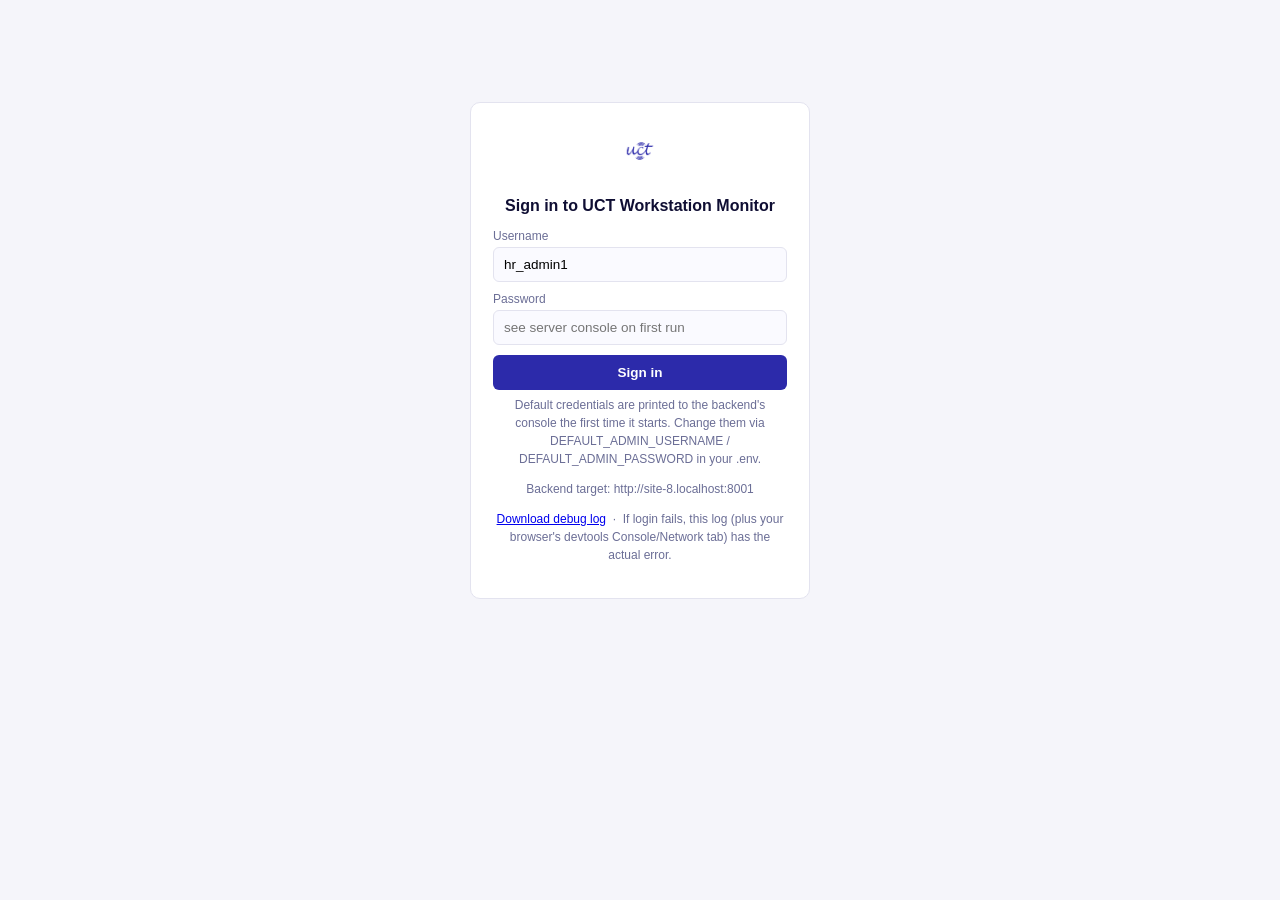
==== frontend/dashboard.html @ 1fe0a39b "Restructure frontend into multi-page app (login/dashboard) with separated CSS/JS" ====
<!DOCTYPE html>
<html lang="en">
<head>
<meta charset="UTF-8">
<meta name="viewport" content="width=device-width, initial-scale=1.0">
<title>UCT Workstation Monitor</title>
<link rel="stylesheet" href="css/base.css">
<link rel="stylesheet" href="css/dashboard.css">
</head>
<body>

<header>
  <img src="assets/logo.png" alt="UCT" onerror="this.style.display='none'">
  <h1>UCT Workstation Monitor</h1>
  <div style="margin-left:24px; display:flex; align-items:center; gap:6px;">
    <label style="color:#CFCFFA; margin:0; font-size:12px">Org ID</label>
    <input id="globalOrgId" value="1" style="width:60px; padding:5px 8px;" onchange="loadIdentityStatus(); loadWorkstations(); loadEmployees();">
  </div>
  <div class="status" style="display:flex; flex-direction:column; align-items:flex-end; gap:2px;">
    <span id="whoAmI"></span>
    <span id="backendStatus">connecting…</span>
    <a href="#" onclick="downloadAppLog(); return false;" style="color:#CFCFFA">Download debug log</a>
  </div>
  <button class="secondary" style="margin-left:14px" onclick="logout()">Sign out</button>
</header>
<nav>
  <button class="active" onclick="showTab('dashboard')">Dashboard</button>
  <button onclick="showTab('workstations')">Workstations</button>
  <button onclick="showTab('employees'); loadDeclaredDistances();">Employees</button>
  <button onclick="showTab('detect')">Try Detection</button>
  <button onclick="showTab('livestream')">Live Stream</button>
  <button onclick="showTab('videoanalysis')">Video Analysis</button>
  <button onclick="showTab('attendance')">Attendance</button>
</nav>

<main>
  <!-- DASHBOARD -->
  <section id="tab-dashboard">
    <div class="card">
      <h2>Live identity status</h2>
      <div class="row" style="max-width:200px; margin-bottom:10px">
        <div><label>Camera ID</label><input id="dashCamId" value="101" onchange="loadIdentityStatus()"></div>
      </div>
      <div id="statusMsg"></div>
      <table>
        <thead><tr><th>Workstation</th><th>Occupancy</th><th>Assigned</th><th>Detected</th><th>Status</th><th>Similarity</th></tr></thead>
        <tbody id="statusTable"></tbody>
      </table>
      <button class="secondary" onclick="loadIdentityStatus()">Refresh</button>
    </div>
  </section>

  <!-- WORKSTATIONS -->
  <section id="tab-workstations" style="display:none">
    <div class="card">
      <h2>Draw a workstation ROI</h2>
      <p class="hint">Upload a snapshot from the camera, then click-drag a rectangle over the desk. Coordinates are saved normalized (0.0–1.0) so the same ROI works regardless of camera resolution.</p>
      <input type="file" id="roiImageInput" accept="image/*" onchange="loadRoiImage(event)">
      <br><br>
      <canvas id="roiCanvas" width="640" height="400"></canvas>
      <div class="row" style="margin-top:12px">
        <div><label>Camera ID</label><input id="roiCamId" value="101"></div>
        <div><label>Workstation name</label><input id="roiName" placeholder="Desk-A"></div>
      </div>
      <div id="roiCoordsPreview" class="hint"></div>
      <button class="primary" onclick="saveWorkstation()">Save workstation</button>
      <div id="roiMsg"></div>
    </div>

    <div class="card">
      <h2>Saved workstations</h2>
      <table>
        <thead><tr><th>Name</th><th>ROI (x1,y1,x2,y2)</th></tr></thead>
        <tbody id="workstationsTable"></tbody>
      </table>
      <button class="secondary" onclick="loadWorkstations()">Refresh</button>
    </div>

    <div class="card">
      <h2>Assign an employee to a workstation</h2>
      <div class="row">
        <div><label>Workstation name</label><input id="assignWsName" placeholder="Desk-A"></div>
        <div><label>Employee ID</label><input id="assignEmpId" placeholder="EMP-1001"></div>
      </div>
      <button class="primary" onclick="assignEmployee()">Assign</button>
      <div id="assignMsg"></div>
    </div>
  </section>

  <!-- EMPLOYEES -->
  <section id="tab-employees" style="display:none">
    <div class="card">
      <h2>Enroll an employee</h2>
      <p class="hint">Submit once per view (front / left / right / top) — four calls builds the full gallery entry for one employee, per the dataset structure documented in Section 5.2 of the project documentation.</p>
      <div class="row">
        <div><label>Employee ID</label><input id="enrollId" placeholder="EMP-1001"></div>
        <div><label>Name</label><input id="enrollName" placeholder="Jane Doe"></div>
        <div><label>View</label>
          <select id="enrollView"><option>front</option><option>left</option><option>right</option><option>top</option></select>
        </div>
      </div>
      <label style="margin-top:10px">Photo</label>
      <input type="file" id="enrollPhoto" accept="image/*">
      <button class="primary" onclick="enrollEmployee()">Enroll this view</button>
      <div id="enrollMsg"></div>
    </div>

    <div class="card">
      <h2>Bulk enroll from a dataset zip</h2>
      <p class="hint">For datasets captured at multiple distances (like a calibration shoot). Upload one zip per employee; every view (front/left/right/top) at the closest distance is enrolled immediately, and the zip is kept so "Train model" below can use every distance to fit the distance-matching curve.</p>
      <div id="zipDistancesWrap"></div>
      <div class="row" style="margin-top:10px">
        <div><label>Employee ID</label><input id="zipEmpId" placeholder="EMP-1001"></div>
        <div><label>Name</label><input id="zipEmpName" placeholder="Jane Doe"></div>
        <div><label>Department</label><input id="zipEmpDept" placeholder="e.g. Engineering"></div>
      </div>
      <label style="margin-top:10px">Employee's zip file</label>
      <input type="file" id="zipEmpFile" accept=".zip">
      <p class="hint">Expected folder layout inside the zip (folder name can be anything -- matched to the Employee ID above, not the folder name):</p>
      <pre id="zipExample">your-upload.zip
└── &lt;any-folder-name&gt;/
    ├── depth_000.50m/
    │   ├── front.jpg
    │   ├── left.jpg
    │   ├── right.jpg
    │   └── top.jpg
    ├── depth_001m/
    │   └── ... same 4 files
    └── depth_002m/
        └── ... same 4 files</pre>
      <button class="primary" onclick="enrollEmployeeFromZip()">Enroll this employee</button>
      <div id="zipEnrollMsg"></div>
    </div>

    <div class="card">
      <h2>Train model</h2>
      <p class="hint">Fits the distance-matching curve (near_k / near_sigma0) using every employee enrolled via the zip flow above who has 2+ distances. Safe to re-run any time -- e.g. after adding more employees.</p>
      <button class="primary" onclick="runCalibrationAll()">Train model</button>
      <div id="trainMsg"></div>
    </div>

    <div class="card">
      <h2>Enrolled employees</h2>
      <table>
        <thead><tr><th>Employee ID</th><th>Name</th><th>Department</th><th>Active</th></tr></thead>
        <tbody id="employeesTable"></tbody>
      </table>
      <button class="secondary" onclick="loadEmployees()">Refresh</button>
    </div>

    <div class="card">
      <h2>Face recognition readiness check</h2>
      <p class="hint">Checks whether every active employee has all 4 views enrolled with a real embedding (not just a row that failed silently), and whether every saved workstation actually has someone assigned to it — an unassigned workstation can show a correct detection as MISMATCH, not something more obvious.</p>
      <button class="primary" onclick="runReadinessCheck()">Run readiness check</button>
      <div id="readinessMsg" class="hint"></div>
      <div id="readinessResults" style="display:none; margin-top:10px">
        <h3 style="font-size:13px; color:var(--slate); margin:14px 0 6px">Employees</h3>
        <table>
          <thead><tr><th>Employee</th><th>Views enrolled</th><th>Missing</th><th>Null embedding</th><th>Ready</th></tr></thead>
          <tbody id="readinessEmployeesTable"></tbody>
        </table>
        <h3 style="font-size:13px; color:var(--slate); margin:14px 0 6px">Workstations</h3>
        <table>
          <thead><tr><th>Camera</th><th>Workstation</th><th>Assigned to</th></tr></thead>
          <tbody id="readinessWorkstationsTable"></tbody>
        </table>
      </div>
    </div>
  </section>

  <!-- TRY DETECTION -->
  <section id="tab-detect" style="display:none">
    <div class="card">
      <h2>Try it: run real detection on a photo</h2>
      <p class="hint">Uploads a still image and runs the real YOLO person-detector against your saved ROI, then attempts face matching against enrolled employees. This simulates what a live camera frame would trigger — see backend/app/routers/workstations.py for exactly what runs.</p>
      <div class="row">
        <div><label>Camera ID</label><input id="detCamId" value="101"></div>
        <div><label>Workstation name</label><input id="detWsName" placeholder="Desk-A"></div>
      </div>
      <label style="margin-top:10px">Frame / photo</label>
      <input type="file" id="detFrame" accept="image/*">
      <button class="primary" onclick="runDetection()">Run detection</button>
      <div id="detResult"></div>
    </div>
  </section>

  <!-- LIVE STREAM -->
  <section id="tab-livestream" style="display:none">
    <div class="card">
      <h2>Start a real stream-processing worker</h2>
      <p class="hint">Points the real backend at an RTSP URL or a video file path <b>on the server</b> (not a browser upload). It opens the source, runs YOLO occupancy detection on every frame, and identifies people using the event-driven trigger — only on a VACANT→ACTIVE transition or the heartbeat, never every frame. Try <code>../sample_data/demo-camera-feed.mp4</code> to see it work end to end without a real camera.</p>
      <div class="row">
        <div><label>Source (RTSP URL or server-side file path)</label><input id="streamSource" value="../sample_data/demo-camera-feed.mp4"></div>
      </div>
      <div class="row" style="margin-top:10px">
        <div><label>Camera ID</label><input id="streamCamId" value="101"></div>
        <div><label>Max frames (blank = unlimited)</label><input id="streamMaxFrames" placeholder="e.g. 20"></div>
      </div>
      <button class="primary" onclick="startStream()">Start stream</button>
      <div id="streamMsg"></div>
    </div>

    <div class="card">
      <h2>Active streams</h2>
      <table>
        <thead><tr><th>Stream ID</th><th>Source</th><th>Alive</th><th>Frames processed</th><th>Opened OK</th><th></th></tr></thead>
        <tbody id="streamsTable"></tbody>
      </table>
      <button class="secondary" onclick="loadStreams()">Refresh</button>
    </div>
  </section>

  <!-- VIDEO ANALYSIS -->
  <section id="tab-videoanalysis" style="display:none">
    <div class="card">
      <h2>Upload a video for AI analysis</h2>
      <p class="hint">Upload a recorded video — this runs through the exact same real-time detection pipeline as a live RTSP camera (see <code>backend/app/routers/streams.py:start_worker</code>, called identically by both). Great for showing a prospect what the system does before they've installed a single camera.</p>
      <input type="file" id="videoFileInput" accept="video/*" onchange="onVideoFileSelected(event)">
      <div id="hashCheckMsg" class="hint"></div>

      <div class="card" id="duplicateFoundCard" style="display:none; background:#FFF9EC; border-color:#F5D98E; margin-top:12px">
        <b>This exact video is already uploaded</b>
        <p class="hint" style="margin-top:4px">Matched by file content, not just filename — re-uploading it would waste bandwidth and storage for no benefit.</p>
        <p id="duplicateFoundDetails" style="margin:8px 0; font-size:13px"></p>
        <button class="primary" onclick="useExistingVideo()">Select this video</button>
        <button class="secondary" onclick="dismissDuplicateAndUploadAnyway()">Upload as new anyway</button>
      </div>

      <div class="progress-outer" id="uploadProgressWrap" style="display:none">
        <div class="progress-inner" id="uploadProgressBar"><span id="uploadProgressLabel">0%</span></div>
      </div>
      <div id="uploadMsg"></div>

      <div id="analysisDefaults" style="display:none; margin-top:14px">
        <p class="hint">Optional — override the defaults below, or leave them and a demo workstation covering the whole frame is created automatically.</p>
        <div class="row">
          <div><label>Org ID (optional)</label><input id="vaOrgId" placeholder="default: 1" oninput="previewVideoRoi()"></div>
          <div><label>Camera ID (optional)</label><input id="vaCamId" placeholder="auto-assigned per video" oninput="previewVideoRoi()"></div>
          <div><label>User ID (optional)</label><input id="vaUserId" placeholder="default: 1"></div>
        </div>
        <div id="vaRoiPreview" class="hint"></div>
        <button class="primary" id="runAnalysisBtn" onclick="runAiAnalysis()" style="display:none">Run AI Analysis</button>
      </div>
    </div>

    <div class="card" id="vaDownloadsCard" style="display:none">
      <h2>Diagnostics</h2>
      <p class="hint"><b>Run this first</b> — samples a few frames spread across the whole video (not just the start), runs real detection on each, and reports what YOLO actually found plus how long a full annotated render would take on this server. Takes seconds, not minutes.</p>
      <div class="row">
        <div><label>Samples</label><input id="diagSamples" value="8"></div>
      </div>
      <button class="secondary" onclick="runDiagnostics()">Run diagnostics</button>
      <div id="diagMsg" class="hint"></div>
      <div id="diagResults" style="display:none; margin-top:10px">
        <table>
          <tr><td>Frames sampled</td><td id="diagFramesSampled"></td></tr>
          <tr><td>Video</td><td id="diagVideoInfo"></td></tr>
          <tr><td>Frames with ≥1 person detected</td><td id="diagFramesWithPerson"></td></tr>
          <tr><td>Detection confidence (min / mean / max)</td><td id="diagConfidence"></td></tr>
          <tr><td>Occupancy hits by workstation</td><td id="diagOccupancy"></td></tr>
          <tr><td>Measured YOLO time per call (this server)</td><td id="diagYoloTime"></td></tr>
          <tr><td>Estimated full annotate time</td><td id="diagEstimate"></td></tr>
        </table>
      </div>

      <h2 style="margin-top:22px">Downloads</h2>

      <p class="hint"><b>Raw clip</b> — just the first N seconds of your uploaded file, no detection. Fast, for reviewing footage.</p>
      <div class="row">
        <div><label>Seconds</label><input id="clipSeconds" value="300"></div>
      </div>
      <button class="secondary" onclick="downloadClip()">Download clip</button>
      <div id="clipMsg" class="hint"></div>

      <p class="hint" style="margin-top:18px"><b>Annotated video</b> — runs real detection and draws ROI boxes, detected people, and occupancy/identity status onto the video. CPU-only YOLO inference is slow (see the diagnostics estimate above), so this is capped and blocks until done — don't navigate away while it runs.</p>
      <div class="row">
        <div><label>Seconds to process (max 600)</label><input id="annotateSeconds" value="60"></div>
        <div><label>Run detection every N frames</label><input id="annotateEveryN" value="3"></div>
      </div>
      <button class="secondary" onclick="downloadAnnotated()">Generate + download annotated video</button>
      <div id="annotateMsg" class="hint"></div>
    </div>

    <div class="card" id="analysisResultsCard" style="display:none">
      <h2>Live analysis results</h2>
      <div id="analysisStatusMsg" class="hint"></div>
      <div class="progress-outer" id="analysisProgressWrap">
        <div class="progress-inner" id="analysisProgressBar"><span id="analysisProgressLabel">0%</span></div>
      </div>
      <p class="hint">Showing the most recent <span id="analysisEventCap">300</span> events — older ones are dropped from view (not from the database) to keep the browser responsive on long videos.</p>
      <div class="event-log" id="analysisEventLog"></div>
    </div>
  </section>

  <!-- ATTENDANCE -->
  <section id="tab-attendance" style="display:none">
    <div class="card">
      <h2>Record a presence detection (demo)</h2>
      <p class="hint">In production this is called automatically by the stream-processing worker whenever an employee is identity-confirmed on any camera. Exposed here so sign-in/out can be tried without a live pipeline.</p>
      <div class="row">
        <div><label>Employee ID</label><input id="attEmpId" placeholder="EMP-1001"></div>
        <div><label>Location label</label><input id="attLocation" placeholder="Desk-A"></div>
      </div>
      <button class="primary" onclick="recordDetection()">Record detection now</button>
      <div id="attMsg"></div>
    </div>

    <div class="card">
      <h2>Today's status</h2>
      <div class="row">
        <div><label>Employee ID</label><input id="attCheckEmpId" placeholder="EMP-1001"></div>
      </div>
      <button class="secondary" onclick="checkToday()">Check</button>
      <div id="attToday"></div>
    </div>
  </section>
</main>

<script src="js/log.js"></script>
<script src="js/api.js"></script>
<script src="js/tabs/dashboard.js"></script>
<script src="js/tabs/workstations.js"></script>
<script src="js/tabs/employees.js"></script>
<script src="js/tabs/detect.js"></script>
<script src="js/tabs/livestream.js"></script>
<script src="js/tabs/videoanalysis.js"></script>
<script src="js/tabs/attendance.js"></script>
<script src="js/dashboard.page.js"></script>
</body>
</html>
---- frontend/css/base.css ----
/* base.css — shared design tokens + generic component styles.
   Loaded on every page (login.html and dashboard.html). */

:root{
  --indigo: #2C2AAA;
  --indigo-light: #5D5FEF;
  --navy-deep: #0F0E33;
  --amber: #F5A623;
  --green: #2FB380;
  --white: #FFFFFF;
  --slate: #6B6E96;
  --bg: #F5F5FA;
  --card: #FFFFFF;
  --border: #E3E3EF;
}
*{ box-sizing:border-box; }
body{
  margin:0; font-family: -apple-system, 'Inter', 'Segoe UI', sans-serif;
  background: var(--bg); color:#1B1B33;
}

.card{
  background:var(--card); border:1px solid var(--border); border-radius:10px;
  padding:22px; margin-bottom:20px;
}
.card h2{ margin:0 0 14px; font-size:16px; color:var(--navy-deep); }
.row{ display:flex; gap:12px; flex-wrap:wrap; }
.row > div{ flex:1; min-width:160px; }
label{ display:block; font-size:12px; color:var(--slate); margin-bottom:4px; font-weight:500; }
input, select{
  width:100%; padding:9px 10px; border:1px solid var(--border); border-radius:6px;
  font-size:13.5px; background:#FAFAFF;
}
button.primary{
  background:var(--indigo); color:white; border:none; padding:10px 18px;
  border-radius:6px; font-size:13.5px; font-weight:600; cursor:pointer; margin-top:10px;
}
button.primary:hover{ background:var(--indigo-light); }
button.secondary{
  background:white; color:var(--indigo); border:1px solid var(--indigo);
  padding:8px 14px; border-radius:6px; font-size:12.5px; cursor:pointer;
}
table{ width:100%; border-collapse:collapse; font-size:13px; }
th{ text-align:left; color:var(--slate); font-weight:600; font-size:11.5px; text-transform:uppercase;
    letter-spacing:0.03em; border-bottom:1px solid var(--border); padding:8px 6px; }
td{ padding:9px 6px; border-bottom:1px solid #F0F0F7; }
.badge{ padding:3px 9px; border-radius:20px; font-size:11px; font-weight:700; letter-spacing:0.02em; }
.badge.MATCH{ background:#E5F7EE; color:var(--green); }
.badge.MISMATCH{ background:#FFF3E0; color:var(--amber); }
.badge.UNKNOWN{ background:#F0F0F7; color:var(--slate); }
.badge.VACANT{ background:#F0F0F7; color:var(--slate); }
.badge.PRESENT{ background:#E5F7EE; color:var(--green); }
.badge.SIGNED_OUT{ background:#F0F0F7; color:var(--slate); }
.hint{ font-size:12px; color:var(--slate); margin-top:6px; line-height:1.5; }
.msg{ padding:10px 14px; border-radius:6px; font-size:13px; margin-bottom:14px; }
.msg.ok{ background:#E5F7EE; color:#1D8F5E; }
.msg.err{ background:#FDEDED; color:#C0392B; }
#zipExample{ background:#F5F6FA; border:1px solid #E3E5EE; border-radius:6px; padding:12px 14px; font-size:12px; line-height:1.6; overflow-x:auto; margin:8px 0; }
#roiCanvas{ border:1px dashed var(--border); border-radius:8px; max-width:100%; cursor:crosshair; }
.progress-outer{ background:#EEEEF6; border-radius:20px; height:18px; overflow:hidden; margin:10px 0; }
.progress-inner{ background:linear-gradient(90deg, var(--indigo), var(--indigo-light)); height:100%; width:0%;
                  transition:width 0.2s ease; display:flex; align-items:center; justify-content:flex-end; }
.progress-inner span{ color:white; font-size:10px; padding-right:8px; font-weight:700; }
.event-log{ max-height:280px; overflow-y:auto; border:1px solid var(--border); border-radius:8px; padding:8px; background:#FAFAFF; }
.event-log .line{ font-size:12.5px; padding:4px 6px; border-bottom:1px solid #F0F0F7; display:flex; justify-content:space-between; gap:8px; }
.event-log .line:last-child{ border-bottom:none; }
---- frontend/css/dashboard.css ----
/* dashboard.css — dashboard.html only. */

header{
  background: linear-gradient(120deg, var(--navy-deep), var(--indigo));
  color:white; padding:16px 28px; display:flex; align-items:center; gap:14px;
}
header img{ height:34px; background:white; border-radius:6px; padding:3px; }
header h1{ font-size:17px; margin:0; font-weight:600; letter-spacing:0.01em; }
header .status{ margin-left:auto; font-size:12px; color:#CFCFFA; }

nav{ display:flex; gap:2px; background:var(--navy-deep); padding:0 24px; }
nav button{
  background:none; border:none; color:#B9B9E6; padding:14px 18px; font-size:13.5px;
  cursor:pointer; border-bottom:2px solid transparent; font-weight:500;
}
nav button.active{ color:white; border-bottom-color: var(--amber); }
nav button:hover{ color:white; }

main{ max-width:1100px; margin:28px auto; padding:0 20px; }
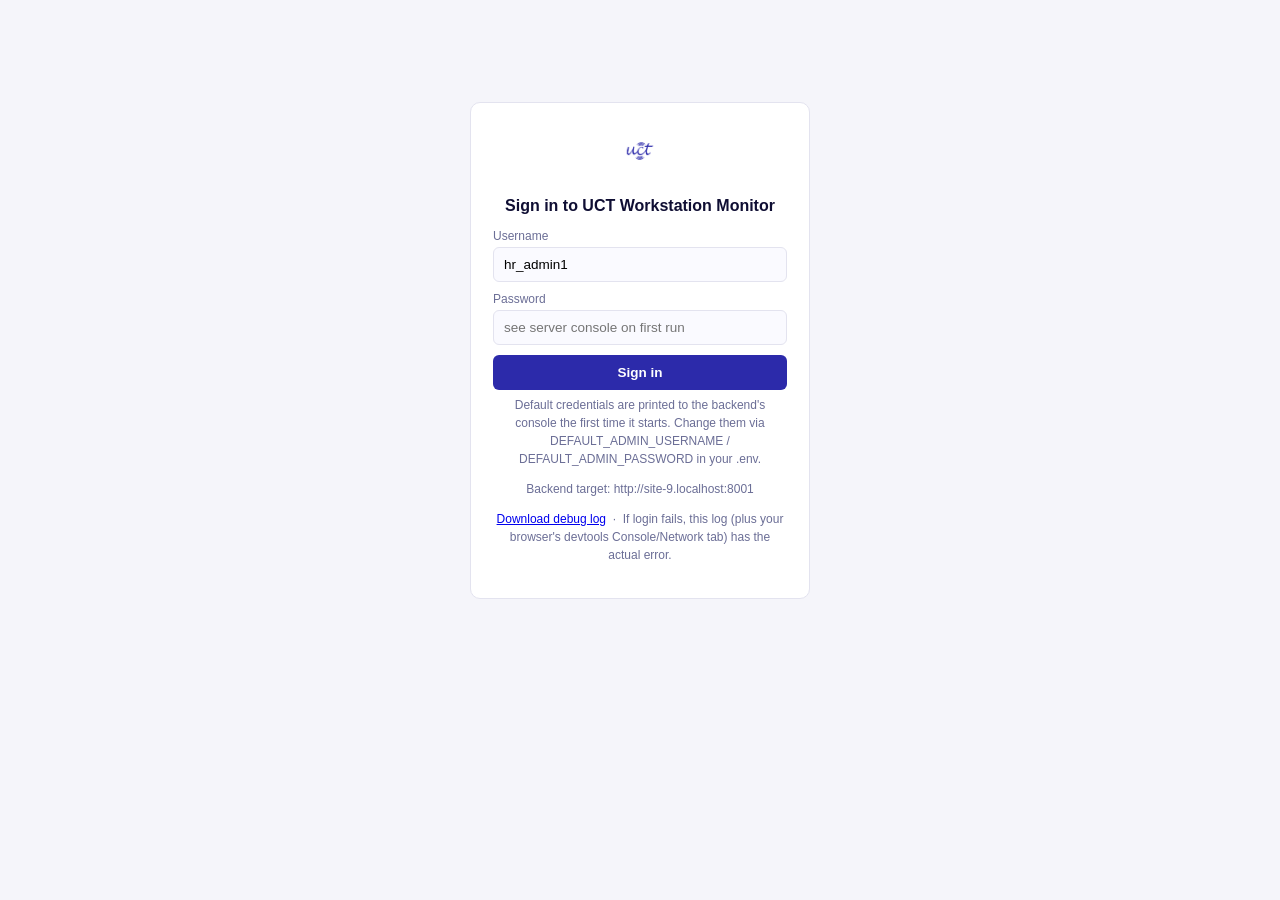
==== commit c8709cba: "Add live inferencing preview to Live Stream and Video Analysis (WebSocket frame push); remove dead h" ====
--- a/frontend/dashboard.html
+++ b/frontend/dashboard.html
@@ -201,6 +201,13 @@
     </div>
 
     <div class="card">
+      <h2>Live preview</h2>
+      <p class="hint">The actual camera frame with detection boxes and identity status drawn on it, updated live while a stream is running — not just the text event log below.</p>
+      <img id="livePreviewImg" class="live-preview" alt="">
+      <div id="livePreviewMsg" class="hint">Start a stream above to see the live preview here.</div>
+    </div>
+
+    <div class="card">
       <h2>Active streams</h2>
       <table>
         <thead><tr><th>Stream ID</th><th>Source</th><th>Alive</th><th>Frames processed</th><th>Opened OK</th><th></th></tr></thead>
@@ -284,6 +291,7 @@
     <div class="card" id="analysisResultsCard" style="display:none">
       <h2>Live analysis results</h2>
       <div id="analysisStatusMsg" class="hint"></div>
+      <img id="vaLivePreviewImg" class="live-preview" alt="">
       <div class="progress-outer" id="analysisProgressWrap">
         <div class="progress-inner" id="analysisProgressBar"><span id="analysisProgressLabel">0%</span></div>
       </div>
--- a/frontend/css/dashboard.css
+++ b/frontend/css/dashboard.css
@@ -17,3 +17,14 @@
 nav button:hover{ color:white; }
 
 main{ max-width:1100px; margin:28px auto; padding:0 20px; }
+
+.live-preview{
+  display:block; max-width:100%; border-radius:8px; border:1px dashed var(--border);
+  background:#F5F5FA; min-height:180px; margin:8px 0;
+}
+/* Browsers render a broken-image icon + alt text for an <img> with no
+   src yet (or a src that fails) -- deliberately left with no src until
+   the first "frame" WebSocket message arrives, so this just keeps that
+   empty state from looking like a rendering bug rather than "nothing
+   has streamed yet". */
+.live-preview:not([src]){ min-height:220px; }
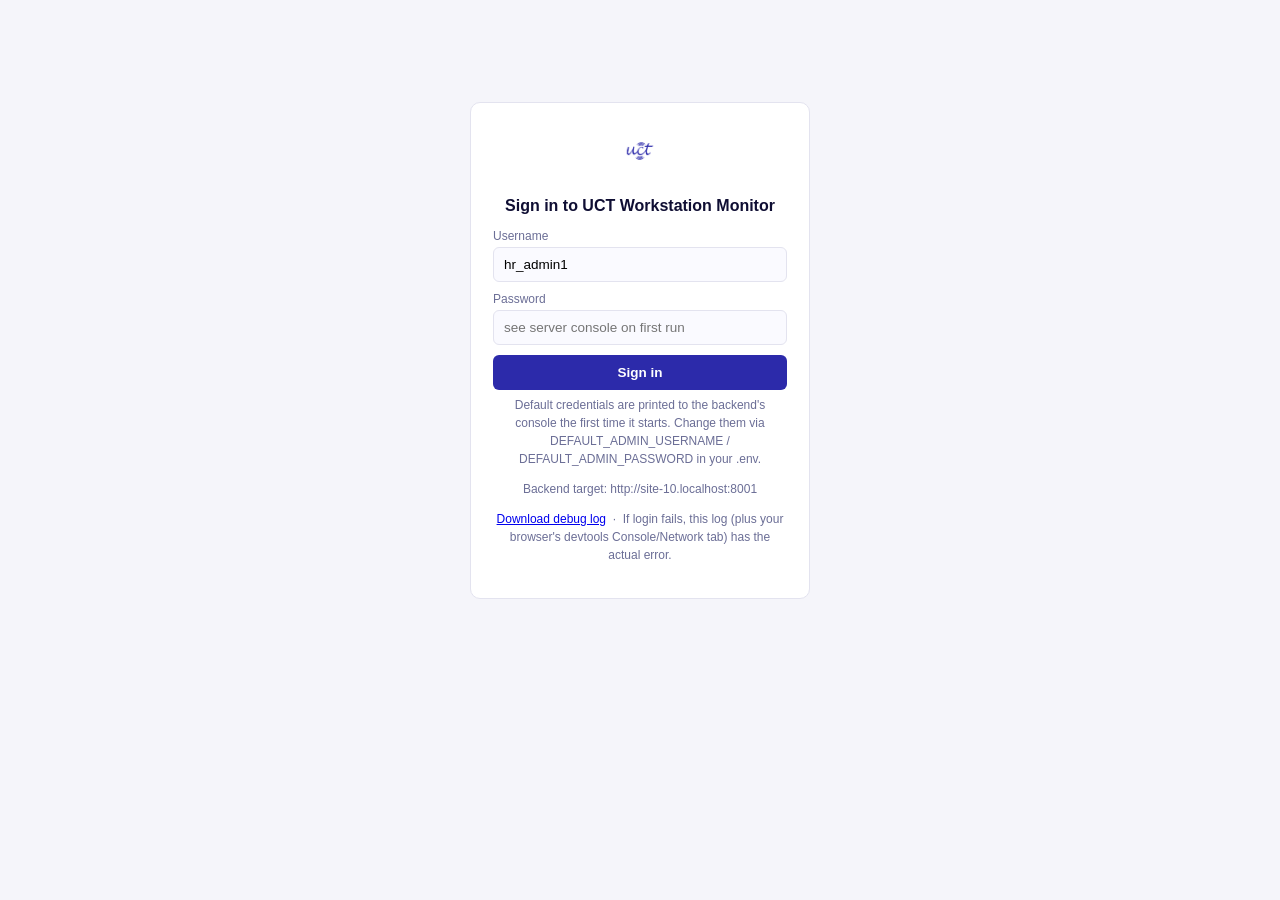
==== commit b0ccc1f0: "Item 9: desk status grid on the dashboard" ====
--- a/frontend/dashboard.html
+++ b/frontend/dashboard.html
@@ -37,11 +37,17 @@
   <!-- DASHBOARD -->
   <section id="tab-dashboard">
     <div class="card">
-      <h2>Live identity status</h2>
+      <h2>Desk status</h2>
+      <p class="hint">A quick glance at every desk on this camera, without opening Live Stream. Colors match the same MATCH/MISMATCH/UNKNOWN badges used throughout the app.</p>
       <div class="row" style="max-width:200px; margin-bottom:10px">
         <div><label>Camera ID</label><input id="dashCamId" value="101" onchange="loadIdentityStatus()"></div>
       </div>
       <div id="statusMsg"></div>
+      <div id="statusGrid" class="status-grid"></div>
+      <button class="secondary" onclick="loadIdentityStatus()">Refresh</button>
+    </div>
+    <div class="card">
+      <h2>Live identity status — detail</h2>
       <table>
         <thead><tr><th>Workstation</th><th>Occupancy</th><th>Assigned</th><th>Detected</th><th>Status</th><th>Similarity</th></tr></thead>
         <tbody id="statusTable"></tbody>
--- a/frontend/css/dashboard.css
+++ b/frontend/css/dashboard.css
@@ -28,3 +28,22 @@
    empty state from looking like a rendering bug rather than "nothing
    has streamed yet". */
 .live-preview:not([src]){ min-height:220px; }
+
+/* Desk status grid (item 9) -- reuses the exact same color tokens as
+   .badge.MATCH/.MISMATCH/.UNKNOWN/.VACANT elsewhere in the app, so a
+   tile's color always means the same thing a badge's color already
+   means, rather than introducing a second, competing color language. */
+.status-grid{
+  display:grid; grid-template-columns:repeat(auto-fill, minmax(150px, 1fr));
+  gap:10px; margin-bottom:14px;
+}
+.status-tile{
+  border:1px solid var(--border); border-left:4px solid var(--slate); border-radius:8px;
+  padding:10px 12px; background:var(--card);
+}
+.status-tile .tile-name{ font-weight:700; font-size:13px; color:var(--navy-deep); margin-bottom:4px; }
+.status-tile .tile-sub{ font-size:11.5px; color:var(--slate); }
+.status-tile.MATCH{ border-left-color:var(--green); background:#F3FBF7; }
+.status-tile.MISMATCH{ border-left-color:var(--amber); background:#FFFAF2; }
+.status-tile.UNKNOWN{ border-left-color:var(--slate); }
+.status-tile.VACANT{ border-left-color:var(--border); }
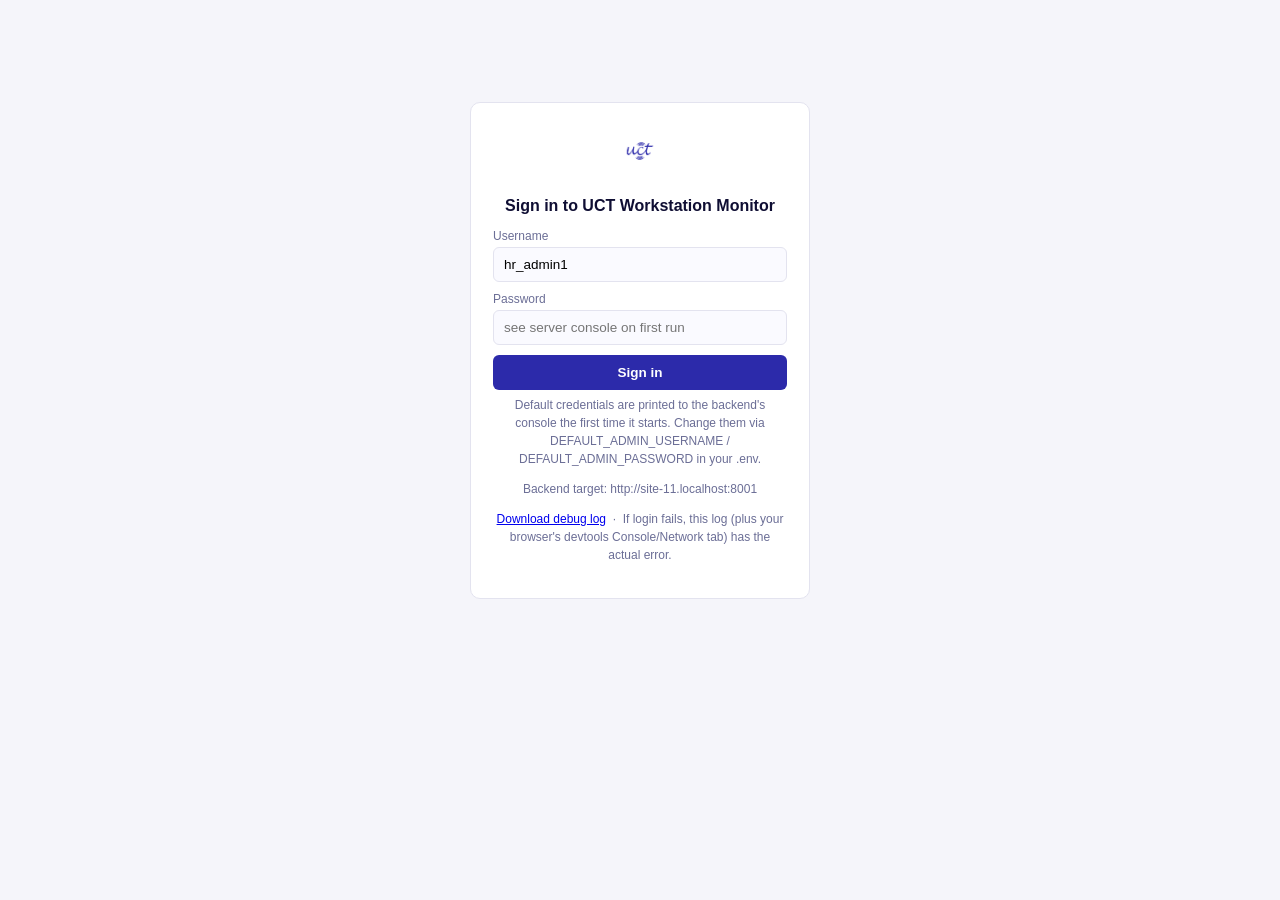
==== commit 4441a73b: "Item 10: stats section (who's here now, employee search, daily timeline)" ====
--- a/frontend/dashboard.html
+++ b/frontend/dashboard.html
@@ -309,6 +309,44 @@
   <!-- ATTENDANCE -->
   <section id="tab-attendance" style="display:none">
     <div class="card">
+      <h2>Who's here now</h2>
+      <p class="hint">Everyone currently PRESENT or ON_BREAK on this org's real (live) cameras — always real attendance, never a Video Analysis demo run.</p>
+      <div id="liveNowMsg"></div>
+      <div id="liveNowGrid" class="status-grid"></div>
+      <button class="secondary" onclick="loadLiveNow()">Refresh</button>
+    </div>
+
+    <div class="card">
+      <h2>Employee stats</h2>
+      <div class="row">
+        <div><label>Employee ID</label><input id="statsEmpId" placeholder="EMP-1001"></div>
+        <div><label>From date</label><input id="statsFrom" type="date"></div>
+        <div><label>To date</label><input id="statsTo" type="date"></div>
+      </div>
+      <button class="primary" onclick="loadEmployeeStats()">Search</button>
+      <div id="statsMsg"></div>
+      <div id="statsSummary"></div>
+      <table>
+        <thead><tr><th>Date</th><th>Sign-in</th><th>Sign-out</th><th>Status</th><th>Hours present</th><th>Classification</th></tr></thead>
+        <tbody id="statsReportTable"></tbody>
+      </table>
+      <p class="hint">Click a row to load that date's timeline below.</p>
+    </div>
+
+    <div class="card">
+      <h2>Daily timeline</h2>
+      <p class="hint">Desk time vs. time in the room but not at a desk vs. away/untracked, for one date. Empty space in the bar means no segment was recorded for that stretch of time.</p>
+      <div class="row" style="max-width:200px">
+        <div><label>Date</label><input id="timelineDate" type="date"></div>
+      </div>
+      <button class="secondary" onclick="loadDailyTimeline()">Load timeline</button>
+      <div id="timelineMsg"></div>
+      <div id="timelineBar" class="timeline-bar"></div>
+      <div id="timelineLegend" class="timeline-legend"></div>
+      <div id="utilizationStat"></div>
+    </div>
+
+    <div class="card">
       <h2>Record a presence detection (demo)</h2>
       <p class="hint">In production this is called automatically by the stream-processing worker whenever an employee is identity-confirmed on any camera. Exposed here so sign-in/out can be tried without a live pipeline.</p>
       <div class="row">
@@ -320,7 +358,7 @@
     </div>
 
     <div class="card">
-      <h2>Today's status</h2>
+      <h2>Today's status (single employee)</h2>
       <div class="row">
         <div><label>Employee ID</label><input id="attCheckEmpId" placeholder="EMP-1001"></div>
       </div>
--- a/frontend/css/dashboard.css
+++ b/frontend/css/dashboard.css
@@ -47,3 +47,19 @@
 .status-tile.MISMATCH{ border-left-color:var(--amber); background:#FFFAF2; }
 .status-tile.UNKNOWN{ border-left-color:var(--slate); }
 .status-tile.VACANT{ border-left-color:var(--border); }
+
+/* Daily timeline (item 10) -- reuses --indigo/--amber (already the
+   app's own primary/accent colors) rather than introducing new ones;
+   gaps between blocks are just the bar's own background, representing
+   "away/not tracked" without needing a rendered block of their own. */
+.timeline-bar{
+  position:relative; height:34px; background:var(--bg); border:1px solid var(--border);
+  border-radius:6px; margin:10px 0 8px; overflow:hidden;
+}
+.timeline-block{ position:absolute; top:0; height:100%; min-width:2px; }
+.timeline-desk{ background:var(--indigo); }
+.timeline-room{ background:var(--amber); }
+.timeline-legend{ display:flex; gap:16px; font-size:12px; color:var(--slate); margin-bottom:10px; }
+.legend-item{ display:flex; align-items:center; gap:6px; }
+.legend-swatch{ display:inline-block; width:12px; height:12px; border-radius:3px; }
+.legend-swatch.timeline-gap{ background:var(--bg); border:1px solid var(--border); }
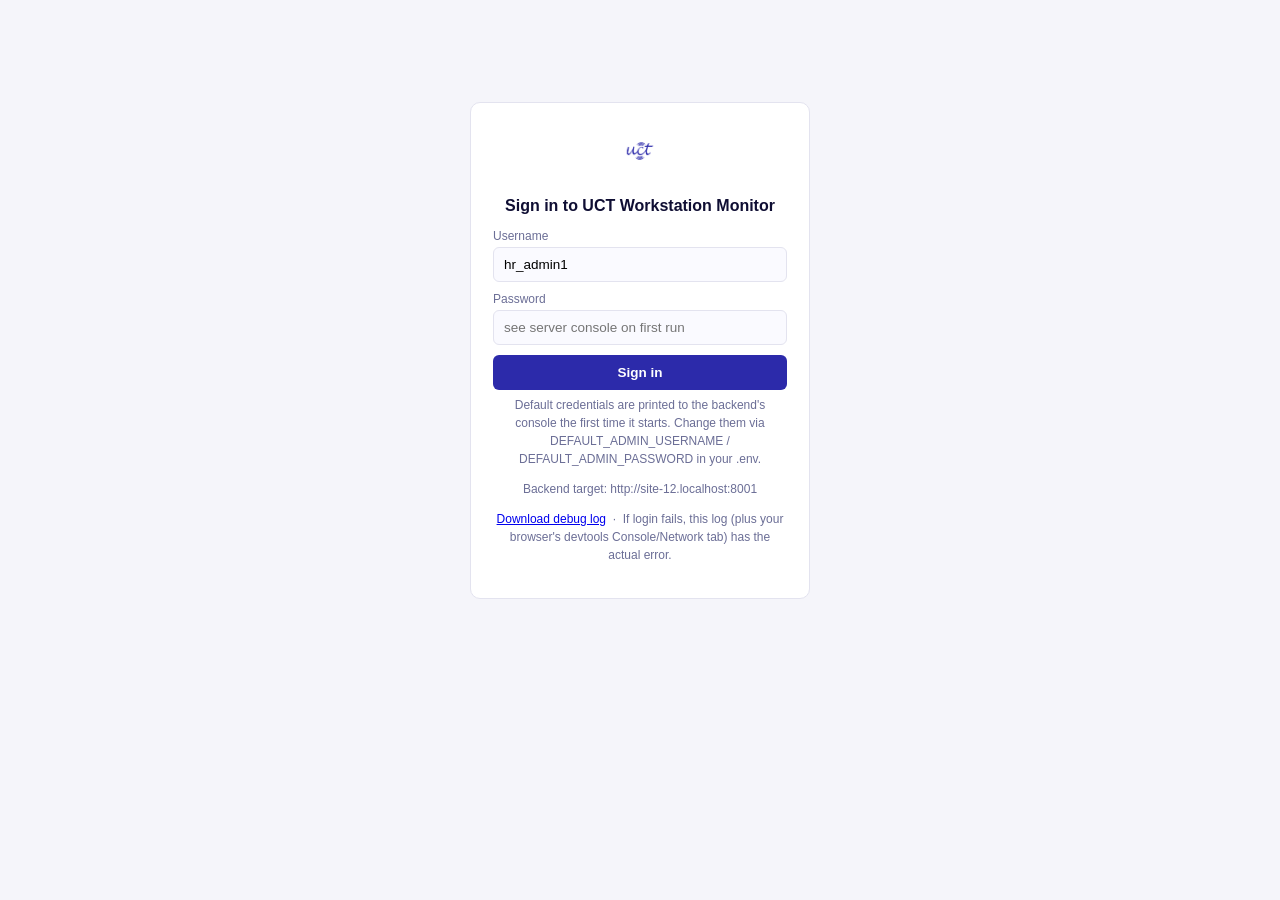
==== commit 9ef7aad4: "Item 11: Video Analysis run history (real tracking, not just live view)" ====
--- a/frontend/dashboard.html
+++ b/frontend/dashboard.html
@@ -29,7 +29,7 @@
   <button onclick="showTab('employees'); loadDeclaredDistances();">Employees</button>
   <button onclick="showTab('detect')">Try Detection</button>
   <button onclick="showTab('livestream')">Live Stream</button>
-  <button onclick="showTab('videoanalysis')">Video Analysis</button>
+  <button onclick="showTab('videoanalysis'); loadAnalysisHistory();">Video Analysis</button>
   <button onclick="showTab('attendance')">Attendance</button>
 </nav>
 
@@ -304,6 +304,17 @@
       <p class="hint">Showing the most recent <span id="analysisEventCap">300</span> events — older ones are dropped from view (not from the database) to keep the browser responsive on long videos.</p>
       <div class="event-log" id="analysisEventLog"></div>
     </div>
+
+    <div class="card">
+      <h2>Past analysis runs</h2>
+      <p class="hint">A real record of past runs — which video, when, on which org/camera. Results from a completed run live in the Attendance tab's simulated tables, kept fully separate from real attendance (see <code>/attendance/simulated/segments</code>) — use the org and date shown here to look one up for a specific employee.</p>
+      <div id="historyMsg"></div>
+      <table>
+        <thead><tr><th>Video</th><th>Org / Cam</th><th>Started</th><th>Status</th><th>Frames</th></tr></thead>
+        <tbody id="historyTable"></tbody>
+      </table>
+      <button class="secondary" onclick="loadAnalysisHistory()">Refresh</button>
+    </div>
   </section>
 
   <!-- ATTENDANCE -->
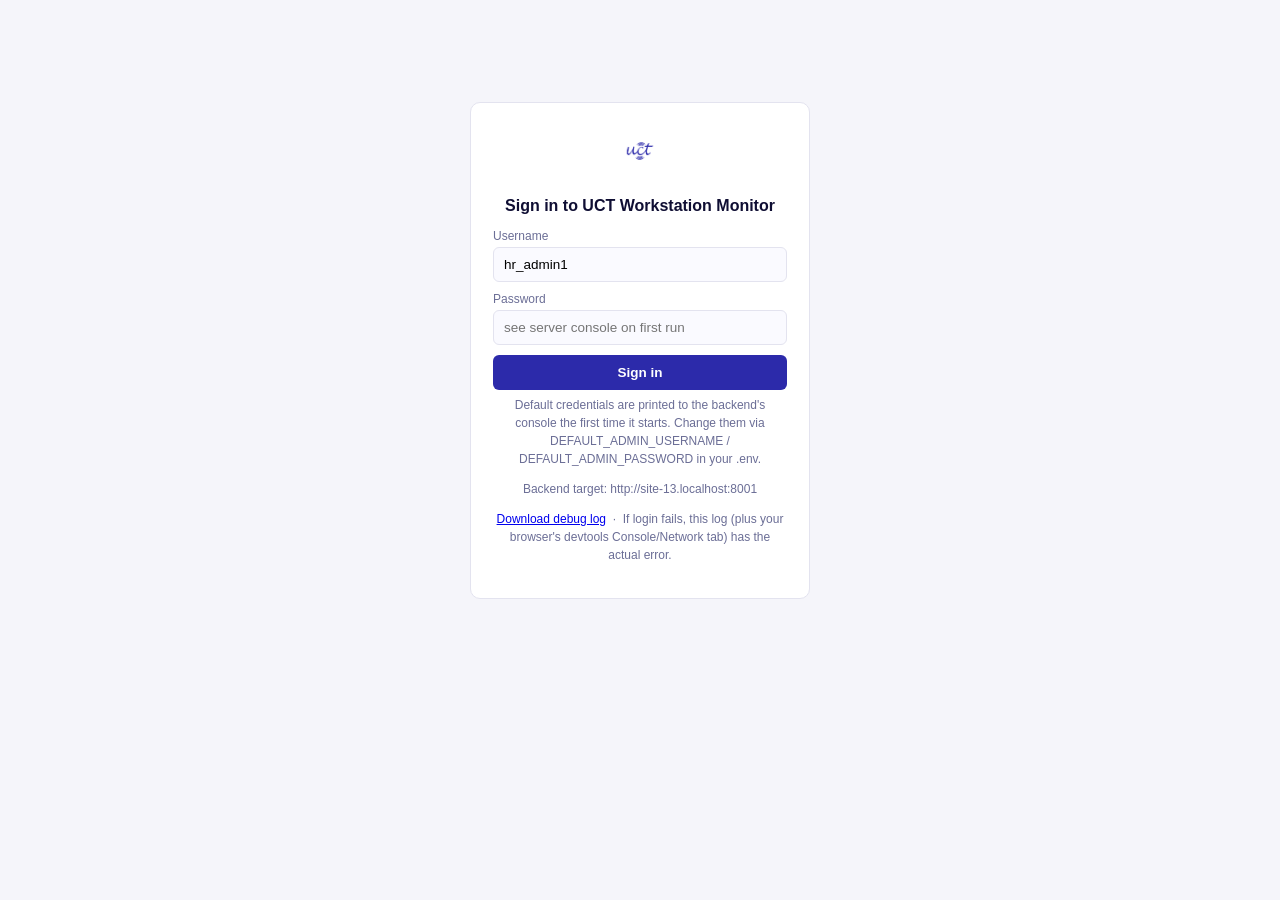
==== commit dfd72aa6: "Simulated attendance report parity + real click-through from Video Analysis history" ====
--- a/frontend/dashboard.html
+++ b/frontend/dashboard.html
@@ -307,10 +307,10 @@
 
     <div class="card">
       <h2>Past analysis runs</h2>
-      <p class="hint">A real record of past runs — which video, when, on which org/camera. Results from a completed run live in the Attendance tab's simulated tables, kept fully separate from real attendance (see <code>/attendance/simulated/segments</code>) — use the org and date shown here to look one up for a specific employee.</p>
+      <p class="hint">A real record of past runs — which video, when, on which org/camera. Click "View" on a completed run to jump to its results in the Attendance tab's simulated data (kept fully separate from real attendance).</p>
       <div id="historyMsg"></div>
       <table>
-        <thead><tr><th>Video</th><th>Org / Cam</th><th>Started</th><th>Status</th><th>Frames</th></tr></thead>
+        <thead><tr><th>Video</th><th>Org / Cam</th><th>Started</th><th>Status</th><th>Frames</th><th></th></tr></thead>
         <tbody id="historyTable"></tbody>
       </table>
       <button class="secondary" onclick="loadAnalysisHistory()">Refresh</button>
@@ -330,6 +330,12 @@
     <div class="card">
       <h2>Employee stats</h2>
       <div class="row">
+        <div><label>Data source</label>
+          <select id="statsSource" onchange="loadEmployeeStats()">
+            <option value="real">Real (live)</option>
+            <option value="simulated">Simulated (Video Analysis)</option>
+          </select>
+        </div>
         <div><label>Employee ID</label><input id="statsEmpId" placeholder="EMP-1001"></div>
         <div><label>From date</label><input id="statsFrom" type="date"></div>
         <div><label>To date</label><input id="statsTo" type="date"></div>
@@ -346,7 +352,7 @@
 
     <div class="card">
       <h2>Daily timeline</h2>
-      <p class="hint">Desk time vs. time in the room but not at a desk vs. away/untracked, for one date. Empty space in the bar means no segment was recorded for that stretch of time.</p>
+      <p class="hint">Desk time vs. time in the room but not at a desk vs. away/untracked, for one date. Empty space in the bar means no segment was recorded for that stretch of time. Uses the same data source (Real/Simulated) selected above.</p>
       <div class="row" style="max-width:200px">
         <div><label>Date</label><input id="timelineDate" type="date"></div>
       </div>
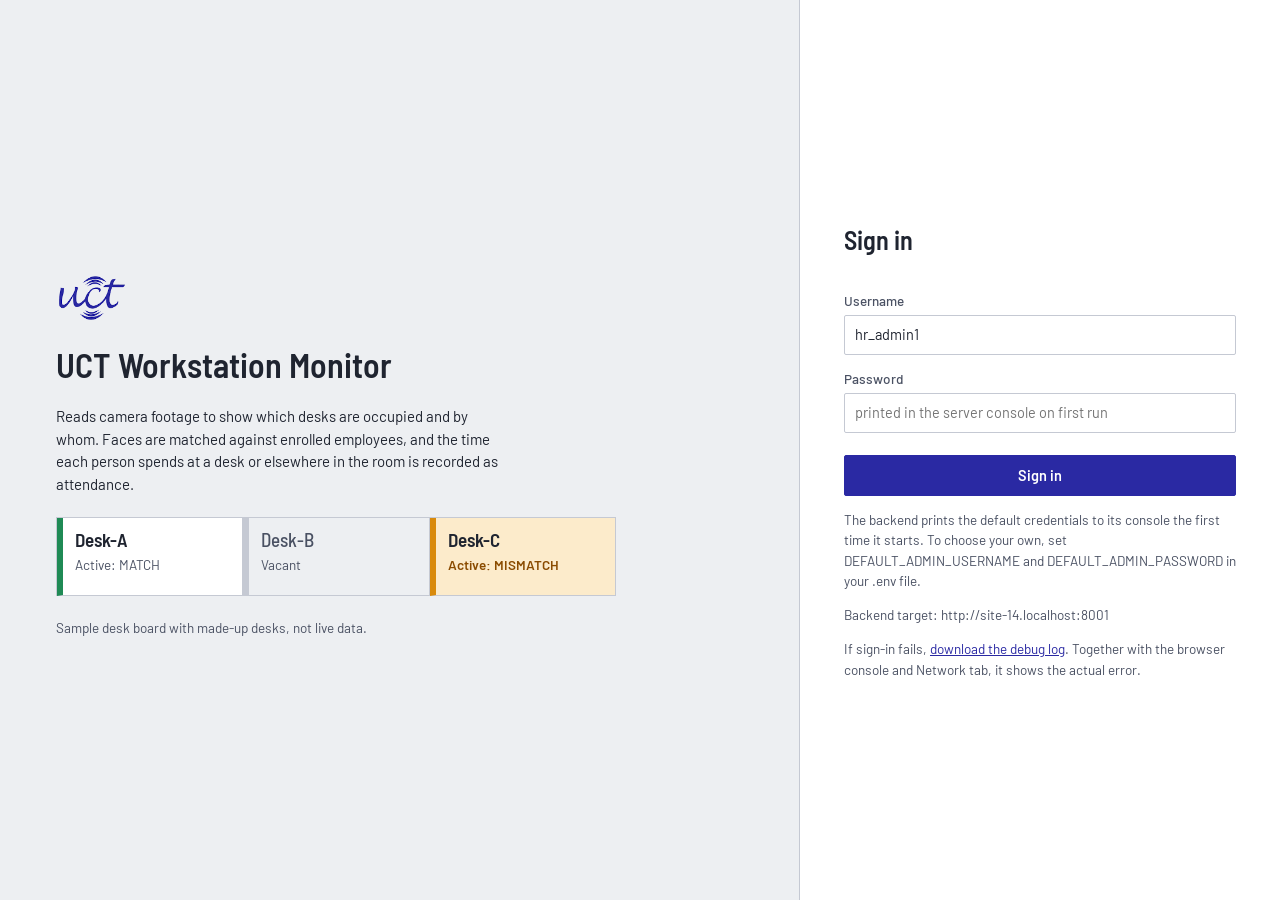
==== commit 41616c14: "Item 12: frontend design pass, occupancy-board look, plain copy, accessibility fixes" ====
--- a/frontend/dashboard.html
+++ b/frontend/dashboard.html
@@ -3,51 +3,59 @@
 <head>
 <meta charset="UTF-8">
 <meta name="viewport" content="width=device-width, initial-scale=1.0">
+<meta name="robots" content="noindex">
 <title>UCT Workstation Monitor</title>
+<link rel="icon" href="assets/logo.png">
+<link rel="preload" href="fonts/barlow-latin-400-normal.woff2" as="font" type="font/woff2" crossorigin>
 <link rel="stylesheet" href="css/base.css">
 <link rel="stylesheet" href="css/dashboard.css">
 </head>
 <body>
 
-<header>
-  <img src="assets/logo.png" alt="UCT" onerror="this.style.display='none'">
+<header class="topbar">
+  <img class="brand-logo" src="assets/logo.png" alt="UCT" onerror="this.style.display='none'">
   <h1>UCT Workstation Monitor</h1>
-  <div style="margin-left:24px; display:flex; align-items:center; gap:6px;">
-    <label style="color:#CFCFFA; margin:0; font-size:12px">Org ID</label>
-    <input id="globalOrgId" value="1" style="width:60px; padding:5px 8px;" onchange="loadIdentityStatus(); loadWorkstations(); loadEmployees();">
+  <div class="org-field">
+    <label for="globalOrgId">Org ID</label>
+    <input id="globalOrgId" value="1" onchange="loadIdentityStatus(); loadWorkstations(); loadEmployees();">
   </div>
-  <div class="status" style="display:flex; flex-direction:column; align-items:flex-end; gap:2px;">
+  <div class="session">
     <span id="whoAmI"></span>
-    <span id="backendStatus">connecting…</span>
-    <a href="#" onclick="downloadAppLog(); return false;" style="color:#CFCFFA">Download debug log</a>
+    <span id="backendStatus" role="status">connecting…</span>
+    <a href="#" onclick="downloadAppLog(); return false;">Download debug log</a>
   </div>
-  <button class="secondary" style="margin-left:14px" onclick="logout()">Sign out</button>
+  <button class="secondary" onclick="logout()">Sign out</button>
 </header>
-<nav>
-  <button class="active" onclick="showTab('dashboard')">Dashboard</button>
-  <button onclick="showTab('workstations')">Workstations</button>
-  <button onclick="showTab('employees'); loadDeclaredDistances();">Employees</button>
-  <button onclick="showTab('detect')">Try Detection</button>
-  <button onclick="showTab('livestream')">Live Stream</button>
-  <button onclick="showTab('videoanalysis'); loadAnalysisHistory();">Video Analysis</button>
-  <button onclick="showTab('attendance')">Attendance</button>
+
+<div class="shell">
+<nav class="side" aria-label="Sections">
+  <p class="nav-group">Monitor</p>
+  <button class="active" data-tab="dashboard" aria-current="page" onclick="showTab('dashboard')">Dashboard</button>
+  <button data-tab="attendance" onclick="showTab('attendance')">Attendance</button>
+  <p class="nav-group">Set up</p>
+  <button data-tab="workstations" onclick="showTab('workstations')">Workstations</button>
+  <button data-tab="employees" onclick="showTab('employees'); loadDeclaredDistances();">Employees</button>
+  <p class="nav-group">Try it on footage</p>
+  <button data-tab="livestream" onclick="showTab('livestream')">Live Stream</button>
+  <button data-tab="videoanalysis" onclick="showTab('videoanalysis'); loadAnalysisHistory();">Video Analysis</button>
+  <button data-tab="detect" onclick="showTab('detect')">Try Detection</button>
 </nav>
 
-<main>
+<main class="content">
   <!-- DASHBOARD -->
   <section id="tab-dashboard">
     <div class="card">
       <h2>Desk status</h2>
-      <p class="hint">A quick glance at every desk on this camera, without opening Live Stream. Colors match the same MATCH/MISMATCH/UNKNOWN badges used throughout the app.</p>
-      <div class="row" style="max-width:200px; margin-bottom:10px">
-        <div><label>Camera ID</label><input id="dashCamId" value="101" onchange="loadIdentityStatus()"></div>
-      </div>
-      <div id="statusMsg"></div>
+      <p class="hint">Every desk on this camera. MATCH means the person at the desk is the one assigned to it. MISMATCH means someone else is there. UNKNOWN means a face was seen but not matched with confidence. Vacant desks are shown recessed.</p>
+      <div class="row narrow">
+        <div><label for="dashCamId">Camera ID</label><input id="dashCamId" value="101" onchange="loadIdentityStatus()"></div>
+      </div>
+      <div id="statusMsg" aria-live="polite"></div>
       <div id="statusGrid" class="status-grid"></div>
       <button class="secondary" onclick="loadIdentityStatus()">Refresh</button>
     </div>
     <div class="card">
-      <h2>Live identity status — detail</h2>
+      <h2>Desk detail</h2>
       <table>
         <thead><tr><th>Workstation</th><th>Occupancy</th><th>Assigned</th><th>Detected</th><th>Status</th><th>Similarity</th></tr></thead>
         <tbody id="statusTable"></tbody>
@@ -59,24 +67,23 @@
   <!-- WORKSTATIONS -->
   <section id="tab-workstations" style="display:none">
     <div class="card">
-      <h2>Draw a workstation ROI</h2>
-      <p class="hint">Upload a snapshot from the camera, then click-drag a rectangle over the desk. Coordinates are saved normalized (0.0–1.0) so the same ROI works regardless of camera resolution.</p>
-      <input type="file" id="roiImageInput" accept="image/*" onchange="loadRoiImage(event)">
-      <br><br>
-      <canvas id="roiCanvas" width="640" height="400"></canvas>
-      <div class="row" style="margin-top:12px">
-        <div><label>Camera ID</label><input id="roiCamId" value="101"></div>
-        <div><label>Workstation name</label><input id="roiName" placeholder="Desk-A"></div>
+      <h2>Draw a workstation region</h2>
+      <p class="hint">Upload a snapshot from the camera, then drag a rectangle over the desk. The region is saved as fractions of the frame (0 to 1), so it still fits if the camera resolution changes.</p>
+      <input type="file" id="roiImageInput" accept="image/*" onchange="loadRoiImage(event)" aria-label="Camera snapshot">
+      <canvas id="roiCanvas" width="640" height="400" aria-label="Camera snapshot. Drag to draw a desk region."></canvas>
+      <div class="row">
+        <div><label for="roiCamId">Camera ID</label><input id="roiCamId" value="101"></div>
+        <div><label for="roiName">Workstation name</label><input id="roiName" placeholder="Desk-A"></div>
       </div>
       <div id="roiCoordsPreview" class="hint"></div>
       <button class="primary" onclick="saveWorkstation()">Save workstation</button>
-      <div id="roiMsg"></div>
+      <div id="roiMsg" aria-live="polite"></div>
     </div>
 
     <div class="card">
       <h2>Saved workstations</h2>
       <table>
-        <thead><tr><th>Name</th><th>ROI (x1,y1,x2,y2)</th></tr></thead>
+        <thead><tr><th>Name</th><th>Region (x1, y1, x2, y2)</th></tr></thead>
         <tbody id="workstationsTable"></tbody>
       </table>
       <button class="secondary" onclick="loadWorkstations()">Refresh</button>
@@ -85,11 +92,11 @@
     <div class="card">
       <h2>Assign an employee to a workstation</h2>
       <div class="row">
-        <div><label>Workstation name</label><input id="assignWsName" placeholder="Desk-A"></div>
-        <div><label>Employee ID</label><input id="assignEmpId" placeholder="EMP-1001"></div>
+        <div><label for="assignWsName">Workstation name</label><input id="assignWsName" placeholder="Desk-A"></div>
+        <div><label for="assignEmpId">Employee ID</label><input id="assignEmpId" placeholder="EMP-1001"></div>
       </div>
       <button class="primary" onclick="assignEmployee()">Assign</button>
-      <div id="assignMsg"></div>
+      <div id="assignMsg" aria-live="polite"></div>
     </div>
   </section>
 
@@ -97,32 +104,32 @@
   <section id="tab-employees" style="display:none">
     <div class="card">
       <h2>Enroll an employee</h2>
-      <p class="hint">Submit once per view (front / left / right / top) — four calls builds the full gallery entry for one employee, per the dataset structure documented in Section 5.2 of the project documentation.</p>
-      <div class="row">
-        <div><label>Employee ID</label><input id="enrollId" placeholder="EMP-1001"></div>
-        <div><label>Name</label><input id="enrollName" placeholder="Jane Doe"></div>
-        <div><label>View</label>
+      <p class="hint">Submit one photo per view: front, left, right and top. Four submissions complete one employee's face gallery.</p>
+      <div class="row">
+        <div><label for="enrollId">Employee ID</label><input id="enrollId" placeholder="EMP-1001"></div>
+        <div><label for="enrollName">Name</label><input id="enrollName" placeholder="Jane Doe"></div>
+        <div><label for="enrollView">View</label>
           <select id="enrollView"><option>front</option><option>left</option><option>right</option><option>top</option></select>
         </div>
       </div>
-      <label style="margin-top:10px">Photo</label>
+      <label for="enrollPhoto">Photo</label>
       <input type="file" id="enrollPhoto" accept="image/*">
       <button class="primary" onclick="enrollEmployee()">Enroll this view</button>
-      <div id="enrollMsg"></div>
-    </div>
-
-    <div class="card">
-      <h2>Bulk enroll from a dataset zip</h2>
-      <p class="hint">For datasets captured at multiple distances (like a calibration shoot). Upload one zip per employee; every view (front/left/right/top) at the closest distance is enrolled immediately, and the zip is kept so "Train model" below can use every distance to fit the distance-matching curve.</p>
+      <div id="enrollMsg" aria-live="polite"></div>
+    </div>
+
+    <div class="card">
+      <h2>Enroll from a dataset zip</h2>
+      <p class="hint">Use this for photos taken at several distances, such as a calibration shoot. Upload one zip per employee. Every view at the closest distance is enrolled straight away, and the zip is kept so Train model can use all the distances.</p>
       <div id="zipDistancesWrap"></div>
-      <div class="row" style="margin-top:10px">
-        <div><label>Employee ID</label><input id="zipEmpId" placeholder="EMP-1001"></div>
-        <div><label>Name</label><input id="zipEmpName" placeholder="Jane Doe"></div>
-        <div><label>Department</label><input id="zipEmpDept" placeholder="e.g. Engineering"></div>
-      </div>
-      <label style="margin-top:10px">Employee's zip file</label>
+      <div class="row">
+        <div><label for="zipEmpId">Employee ID</label><input id="zipEmpId" placeholder="EMP-1001"></div>
+        <div><label for="zipEmpName">Name</label><input id="zipEmpName" placeholder="Jane Doe"></div>
+        <div><label for="zipEmpDept">Department</label><input id="zipEmpDept" placeholder="e.g. Engineering"></div>
+      </div>
+      <label for="zipEmpFile">Employee's zip file</label>
       <input type="file" id="zipEmpFile" accept=".zip">
-      <p class="hint">Expected folder layout inside the zip (folder name can be anything -- matched to the Employee ID above, not the folder name):</p>
+      <p class="hint">Folder layout inside the zip. The folder name can be anything, because the employee is matched by the ID entered above.</p>
       <pre id="zipExample">your-upload.zip
 └── &lt;any-folder-name&gt;/
     ├── depth_000.50m/
@@ -135,14 +142,14 @@
     └── depth_002m/
         └── ... same 4 files</pre>
       <button class="primary" onclick="enrollEmployeeFromZip()">Enroll this employee</button>
-      <div id="zipEnrollMsg"></div>
+      <div id="zipEnrollMsg" aria-live="polite"></div>
     </div>
 
     <div class="card">
       <h2>Train model</h2>
-      <p class="hint">Fits the distance-matching curve (near_k / near_sigma0) using every employee enrolled via the zip flow above who has 2+ distances. Safe to re-run any time -- e.g. after adding more employees.</p>
+      <p class="hint">Fits the distance-matching curve (near_k and near_sigma0) from every employee enrolled by zip who has two or more distances. Safe to run again, for example after enrolling more people.</p>
       <button class="primary" onclick="runCalibrationAll()">Train model</button>
-      <div id="trainMsg"></div>
+      <div id="trainMsg" aria-live="polite"></div>
     </div>
 
     <div class="card">
@@ -156,16 +163,16 @@
 
     <div class="card">
       <h2>Face recognition readiness check</h2>
-      <p class="hint">Checks whether every active employee has all 4 views enrolled with a real embedding (not just a row that failed silently), and whether every saved workstation actually has someone assigned to it — an unassigned workstation can show a correct detection as MISMATCH, not something more obvious.</p>
+      <p class="hint">Checks that every active employee has all four views enrolled with a working face embedding, and that every saved workstation has someone assigned. An unassigned workstation shows even a correct detection as MISMATCH.</p>
       <button class="primary" onclick="runReadinessCheck()">Run readiness check</button>
-      <div id="readinessMsg" class="hint"></div>
-      <div id="readinessResults" style="display:none; margin-top:10px">
-        <h3 style="font-size:13px; color:var(--slate); margin:14px 0 6px">Employees</h3>
+      <div id="readinessMsg" class="hint" aria-live="polite"></div>
+      <div id="readinessResults" style="display:none">
+        <h3>Employees</h3>
         <table>
           <thead><tr><th>Employee</th><th>Views enrolled</th><th>Missing</th><th>Null embedding</th><th>Ready</th></tr></thead>
           <tbody id="readinessEmployeesTable"></tbody>
         </table>
-        <h3 style="font-size:13px; color:var(--slate); margin:14px 0 6px">Workstations</h3>
+        <h3>Workstations</h3>
         <table>
           <thead><tr><th>Camera</th><th>Workstation</th><th>Assigned to</th></tr></thead>
           <tbody id="readinessWorkstationsTable"></tbody>
@@ -177,40 +184,40 @@
   <!-- TRY DETECTION -->
   <section id="tab-detect" style="display:none">
     <div class="card">
-      <h2>Try it: run real detection on a photo</h2>
-      <p class="hint">Uploads a still image and runs the real YOLO person-detector against your saved ROI, then attempts face matching against enrolled employees. This simulates what a live camera frame would trigger — see backend/app/routers/workstations.py for exactly what runs.</p>
-      <div class="row">
-        <div><label>Camera ID</label><input id="detCamId" value="101"></div>
-        <div><label>Workstation name</label><input id="detWsName" placeholder="Desk-A"></div>
-      </div>
-      <label style="margin-top:10px">Frame / photo</label>
+      <h2>Run detection on one photo</h2>
+      <p class="hint">Uploads a still image, finds people with YOLO inside the saved region of the workstation you name, then tries to match the face against enrolled employees. It stands in for what a live camera frame would trigger.</p>
+      <div class="row">
+        <div><label for="detCamId">Camera ID</label><input id="detCamId" value="101"></div>
+        <div><label for="detWsName">Workstation name</label><input id="detWsName" placeholder="Desk-A"></div>
+      </div>
+      <label for="detFrame">Photo</label>
       <input type="file" id="detFrame" accept="image/*">
       <button class="primary" onclick="runDetection()">Run detection</button>
-      <div id="detResult"></div>
+      <div id="detResult" aria-live="polite"></div>
     </div>
   </section>
 
   <!-- LIVE STREAM -->
   <section id="tab-livestream" style="display:none">
     <div class="card">
-      <h2>Start a real stream-processing worker</h2>
-      <p class="hint">Points the real backend at an RTSP URL or a video file path <b>on the server</b> (not a browser upload). It opens the source, runs YOLO occupancy detection on every frame, and identifies people using the event-driven trigger — only on a VACANT→ACTIVE transition or the heartbeat, never every frame. Try <code>../sample_data/demo-camera-feed.mp4</code> to see it work end to end without a real camera.</p>
-      <div class="row">
-        <div><label>Source (RTSP URL or server-side file path)</label><input id="streamSource" value="../sample_data/demo-camera-feed.mp4"></div>
-      </div>
-      <div class="row" style="margin-top:10px">
-        <div><label>Camera ID</label><input id="streamCamId" value="101"></div>
-        <div><label>Max frames (blank = unlimited)</label><input id="streamMaxFrames" placeholder="e.g. 20"></div>
+      <h2>Start a stream</h2>
+      <p class="hint">Point the server at an RTSP URL, or at a video file path on the server (not a file from this browser). Occupancy is checked on every frame. A face is identified when a desk goes from vacant to occupied, then again every 60 seconds, or every 5 seconds while the last result was UNKNOWN. To try it without a camera, use <code>../sample_data/demo-camera-feed.mp4</code>.</p>
+      <div class="row">
+        <div><label for="streamSource">Source (RTSP URL or server-side file path)</label><input id="streamSource" value="../sample_data/demo-camera-feed.mp4"></div>
+      </div>
+      <div class="row">
+        <div><label for="streamCamId">Camera ID</label><input id="streamCamId" value="101"></div>
+        <div><label for="streamMaxFrames">Max frames (blank = unlimited)</label><input id="streamMaxFrames" placeholder="e.g. 20"></div>
       </div>
       <button class="primary" onclick="startStream()">Start stream</button>
-      <div id="streamMsg"></div>
+      <div id="streamMsg" aria-live="polite"></div>
     </div>
 
     <div class="card">
       <h2>Live preview</h2>
-      <p class="hint">The actual camera frame with detection boxes and identity status drawn on it, updated live while a stream is running — not just the text event log below.</p>
+      <p class="hint">The camera frame with detection boxes and identity status drawn on it, updating while a stream runs.</p>
       <img id="livePreviewImg" class="live-preview" alt="">
-      <div id="livePreviewMsg" class="hint">Start a stream above to see the live preview here.</div>
+      <div id="livePreviewMsg" class="hint">No frames yet. Start a stream above.</div>
     </div>
 
     <div class="card">
@@ -226,49 +233,50 @@
   <!-- VIDEO ANALYSIS -->
   <section id="tab-videoanalysis" style="display:none">
     <div class="card">
-      <h2>Upload a video for AI analysis</h2>
-      <p class="hint">Upload a recorded video — this runs through the exact same real-time detection pipeline as a live RTSP camera (see <code>backend/app/routers/streams.py:start_worker</code>, called identically by both). Great for showing a prospect what the system does before they've installed a single camera.</p>
+      <h2>Upload a video for analysis</h2>
+      <p class="hint">Runs a recorded video through the same detection pipeline as a live camera. Results are written to separate simulated attendance tables, so they never mix with real attendance.</p>
+      <label for="videoFileInput">Video file</label>
       <input type="file" id="videoFileInput" accept="video/*" onchange="onVideoFileSelected(event)">
-      <div id="hashCheckMsg" class="hint"></div>
-
-      <div class="card" id="duplicateFoundCard" style="display:none; background:#FFF9EC; border-color:#F5D98E; margin-top:12px">
-        <b>This exact video is already uploaded</b>
-        <p class="hint" style="margin-top:4px">Matched by file content, not just filename — re-uploading it would waste bandwidth and storage for no benefit.</p>
-        <p id="duplicateFoundDetails" style="margin:8px 0; font-size:13px"></p>
-        <button class="primary" onclick="useExistingVideo()">Select this video</button>
+      <div id="hashCheckMsg" class="hint" aria-live="polite"></div>
+
+      <div class="notice" id="duplicateFoundCard" style="display:none">
+        <b>This video is already uploaded</b>
+        <p class="hint">Matched by file content, not filename, so uploading it again would only use up storage.</p>
+        <p id="duplicateFoundDetails"></p>
+        <button class="primary" onclick="useExistingVideo()">Use this video</button>
         <button class="secondary" onclick="dismissDuplicateAndUploadAnyway()">Upload as new anyway</button>
       </div>
 
       <div class="progress-outer" id="uploadProgressWrap" style="display:none">
         <div class="progress-inner" id="uploadProgressBar"><span id="uploadProgressLabel">0%</span></div>
       </div>
-      <div id="uploadMsg"></div>
-
-      <div id="analysisDefaults" style="display:none; margin-top:14px">
-        <p class="hint">Optional — override the defaults below, or leave them and a demo workstation covering the whole frame is created automatically.</p>
+      <div id="uploadMsg" aria-live="polite"></div>
+
+      <div id="analysisDefaults" style="display:none">
+        <p class="hint">Optional. Change these, or leave them blank and a demo workstation covering the whole frame is created for you.</p>
         <div class="row">
-          <div><label>Org ID (optional)</label><input id="vaOrgId" placeholder="default: 1" oninput="previewVideoRoi()"></div>
-          <div><label>Camera ID (optional)</label><input id="vaCamId" placeholder="auto-assigned per video" oninput="previewVideoRoi()"></div>
-          <div><label>User ID (optional)</label><input id="vaUserId" placeholder="default: 1"></div>
+          <div><label for="vaOrgId">Org ID</label><input id="vaOrgId" placeholder="default: 1" oninput="previewVideoRoi()"></div>
+          <div><label for="vaCamId">Camera ID</label><input id="vaCamId" placeholder="assigned per video" oninput="previewVideoRoi()"></div>
+          <div><label for="vaUserId">User ID</label><input id="vaUserId" placeholder="default: 1"></div>
         </div>
         <div id="vaRoiPreview" class="hint"></div>
-        <button class="primary" id="runAnalysisBtn" onclick="runAiAnalysis()" style="display:none">Run AI Analysis</button>
+        <button class="primary" id="runAnalysisBtn" onclick="runAiAnalysis()" style="display:none">Run analysis</button>
       </div>
     </div>
 
     <div class="card" id="vaDownloadsCard" style="display:none">
       <h2>Diagnostics</h2>
-      <p class="hint"><b>Run this first</b> — samples a few frames spread across the whole video (not just the start), runs real detection on each, and reports what YOLO actually found plus how long a full annotated render would take on this server. Takes seconds, not minutes.</p>
-      <div class="row">
-        <div><label>Samples</label><input id="diagSamples" value="8"></div>
+      <p class="hint"><b>Run this first.</b> It samples frames across the whole video, runs detection on each, and reports what was found and how long a full annotated render will take on this server. It takes seconds.</p>
+      <div class="row narrow">
+        <div><label for="diagSamples">Samples</label><input id="diagSamples" value="8"></div>
       </div>
       <button class="secondary" onclick="runDiagnostics()">Run diagnostics</button>
-      <div id="diagMsg" class="hint"></div>
-      <div id="diagResults" style="display:none; margin-top:10px">
+      <div id="diagMsg" class="hint" aria-live="polite"></div>
+      <div id="diagResults" style="display:none">
         <table>
           <tr><td>Frames sampled</td><td id="diagFramesSampled"></td></tr>
           <tr><td>Video</td><td id="diagVideoInfo"></td></tr>
-          <tr><td>Frames with ≥1 person detected</td><td id="diagFramesWithPerson"></td></tr>
+          <tr><td>Frames with at least one person</td><td id="diagFramesWithPerson"></td></tr>
           <tr><td>Detection confidence (min / mean / max)</td><td id="diagConfidence"></td></tr>
           <tr><td>Occupancy hits by workstation</td><td id="diagOccupancy"></td></tr>
           <tr><td>Measured YOLO time per call (this server)</td><td id="diagYoloTime"></td></tr>
@@ -276,39 +284,41 @@
         </table>
       </div>
 
-      <h2 style="margin-top:22px">Downloads</h2>
-
-      <p class="hint"><b>Raw clip</b> — just the first N seconds of your uploaded file, no detection. Fast, for reviewing footage.</p>
-      <div class="row">
-        <div><label>Seconds</label><input id="clipSeconds" value="300"></div>
+      <h2 style="margin-top:32px">Downloads</h2>
+
+      <h3>Raw clip</h3>
+      <p class="hint">The first N seconds of the uploaded file, with no detection. Fast, and useful for reviewing footage.</p>
+      <div class="row narrow">
+        <div><label for="clipSeconds">Seconds</label><input id="clipSeconds" value="300"></div>
       </div>
       <button class="secondary" onclick="downloadClip()">Download clip</button>
-      <div id="clipMsg" class="hint"></div>
-
-      <p class="hint" style="margin-top:18px"><b>Annotated video</b> — runs real detection and draws ROI boxes, detected people, and occupancy/identity status onto the video. CPU-only YOLO inference is slow (see the diagnostics estimate above), so this is capped and blocks until done — don't navigate away while it runs.</p>
-      <div class="row">
-        <div><label>Seconds to process (max 600)</label><input id="annotateSeconds" value="60"></div>
-        <div><label>Run detection every N frames</label><input id="annotateEveryN" value="3"></div>
-      </div>
-      <button class="secondary" onclick="downloadAnnotated()">Generate + download annotated video</button>
-      <div id="annotateMsg" class="hint"></div>
+      <div id="clipMsg" class="hint" aria-live="polite"></div>
+
+      <h3>Annotated video</h3>
+      <p class="hint">Draws region boxes, detected people and occupancy and identity status onto the video. CPU inference is slow (see the estimate above), so the request stays open until it finishes. Keep this tab open while it runs.</p>
+      <div class="row">
+        <div><label for="annotateSeconds">Seconds to process (max 600)</label><input id="annotateSeconds" value="60"></div>
+        <div><label for="annotateEveryN">Run detection every N frames</label><input id="annotateEveryN" value="3"></div>
+      </div>
+      <button class="secondary" onclick="downloadAnnotated()">Generate and download annotated video</button>
+      <div id="annotateMsg" class="hint" aria-live="polite"></div>
     </div>
 
     <div class="card" id="analysisResultsCard" style="display:none">
       <h2>Live analysis results</h2>
-      <div id="analysisStatusMsg" class="hint"></div>
+      <div id="analysisStatusMsg" class="hint" aria-live="polite"></div>
       <img id="vaLivePreviewImg" class="live-preview" alt="">
       <div class="progress-outer" id="analysisProgressWrap">
         <div class="progress-inner" id="analysisProgressBar"><span id="analysisProgressLabel">0%</span></div>
       </div>
-      <p class="hint">Showing the most recent <span id="analysisEventCap">300</span> events — older ones are dropped from view (not from the database) to keep the browser responsive on long videos.</p>
+      <p class="hint">Showing the latest <span id="analysisEventCap">300</span> events. Older ones drop off this list but stay in the database.</p>
       <div class="event-log" id="analysisEventLog"></div>
     </div>
 
     <div class="card">
       <h2>Past analysis runs</h2>
-      <p class="hint">A real record of past runs — which video, when, on which org/camera. Click "View" on a completed run to jump to its results in the Attendance tab's simulated data (kept fully separate from real attendance).</p>
-      <div id="historyMsg"></div>
+      <p class="hint">Which video ran, when, and on which org and camera. View opens a completed run's results in Attendance, using the simulated data.</p>
+      <div id="historyMsg" aria-live="polite"></div>
       <table>
         <thead><tr><th>Video</th><th>Org / Cam</th><th>Started</th><th>Status</th><th>Frames</th><th></th></tr></thead>
         <tbody id="historyTable"></tbody>
@@ -321,8 +331,8 @@
   <section id="tab-attendance" style="display:none">
     <div class="card">
       <h2>Who's here now</h2>
-      <p class="hint">Everyone currently PRESENT or ON_BREAK on this org's real (live) cameras — always real attendance, never a Video Analysis demo run.</p>
-      <div id="liveNowMsg"></div>
+      <p class="hint">Everyone currently PRESENT or ON_BREAK on this org's live cameras. Video Analysis runs are never included.</p>
+      <div id="liveNowMsg" aria-live="polite"></div>
       <div id="liveNowGrid" class="status-grid"></div>
       <button class="secondary" onclick="loadLiveNow()">Refresh</button>
     </div>
@@ -330,60 +340,61 @@
     <div class="card">
       <h2>Employee stats</h2>
       <div class="row">
-        <div><label>Data source</label>
+        <div><label for="statsSource">Data source</label>
           <select id="statsSource" onchange="loadEmployeeStats()">
             <option value="real">Real (live)</option>
             <option value="simulated">Simulated (Video Analysis)</option>
           </select>
         </div>
-        <div><label>Employee ID</label><input id="statsEmpId" placeholder="EMP-1001"></div>
-        <div><label>From date</label><input id="statsFrom" type="date"></div>
-        <div><label>To date</label><input id="statsTo" type="date"></div>
+        <div><label for="statsEmpId">Employee ID</label><input id="statsEmpId" placeholder="EMP-1001"></div>
+        <div><label for="statsFrom">From date</label><input id="statsFrom" type="date"></div>
+        <div><label for="statsTo">To date</label><input id="statsTo" type="date"></div>
       </div>
       <button class="primary" onclick="loadEmployeeStats()">Search</button>
-      <div id="statsMsg"></div>
+      <div id="statsMsg" aria-live="polite"></div>
       <div id="statsSummary"></div>
       <table>
         <thead><tr><th>Date</th><th>Sign-in</th><th>Sign-out</th><th>Status</th><th>Hours present</th><th>Classification</th></tr></thead>
         <tbody id="statsReportTable"></tbody>
       </table>
-      <p class="hint">Click a row to load that date's timeline below.</p>
+      <p class="hint">Select a row to load that date's timeline below.</p>
     </div>
 
     <div class="card">
       <h2>Daily timeline</h2>
-      <p class="hint">Desk time vs. time in the room but not at a desk vs. away/untracked, for one date. Empty space in the bar means no segment was recorded for that stretch of time. Uses the same data source (Real/Simulated) selected above.</p>
-      <div class="row" style="max-width:200px">
-        <div><label>Date</label><input id="timelineDate" type="date"></div>
+      <p class="hint">Time at a desk, time in the room away from a desk, and stretches with nothing recorded, for one date. The bar runs from the first to the last recorded segment of that day. Uses the data source chosen above.</p>
+      <div class="row narrow">
+        <div><label for="timelineDate">Date</label><input id="timelineDate" type="date"></div>
       </div>
       <button class="secondary" onclick="loadDailyTimeline()">Load timeline</button>
-      <div id="timelineMsg"></div>
-      <div id="timelineBar" class="timeline-bar"></div>
+      <div id="timelineMsg" aria-live="polite"></div>
+      <div id="timelineBar" class="timeline-bar" role="img" aria-label="Timeline of the selected day"></div>
       <div id="timelineLegend" class="timeline-legend"></div>
       <div id="utilizationStat"></div>
     </div>
 
     <div class="card">
-      <h2>Record a presence detection (demo)</h2>
-      <p class="hint">In production this is called automatically by the stream-processing worker whenever an employee is identity-confirmed on any camera. Exposed here so sign-in/out can be tried without a live pipeline.</p>
-      <div class="row">
-        <div><label>Employee ID</label><input id="attEmpId" placeholder="EMP-1001"></div>
-        <div><label>Location label</label><input id="attLocation" placeholder="Desk-A"></div>
+      <h2>Record a detection by hand</h2>
+      <p class="hint">The stream worker does this automatically whenever it confirms an employee on camera. This form lets you try sign-in and sign-out without a live pipeline.</p>
+      <div class="row">
+        <div><label for="attEmpId">Employee ID</label><input id="attEmpId" placeholder="EMP-1001"></div>
+        <div><label for="attLocation">Location label</label><input id="attLocation" placeholder="Desk-A"></div>
       </div>
       <button class="primary" onclick="recordDetection()">Record detection now</button>
-      <div id="attMsg"></div>
-    </div>
-
-    <div class="card">
-      <h2>Today's status (single employee)</h2>
-      <div class="row">
-        <div><label>Employee ID</label><input id="attCheckEmpId" placeholder="EMP-1001"></div>
+      <div id="attMsg" aria-live="polite"></div>
+    </div>
+
+    <div class="card">
+      <h2>Today's status for one employee</h2>
+      <div class="row narrow">
+        <div><label for="attCheckEmpId">Employee ID</label><input id="attCheckEmpId" placeholder="EMP-1001"></div>
       </div>
       <button class="secondary" onclick="checkToday()">Check</button>
       <div id="attToday"></div>
     </div>
   </section>
 </main>
+</div>
 
 <script src="js/log.js"></script>
 <script src="js/api.js"></script>
--- a/frontend/css/base.css
+++ b/frontend/css/base.css
@@ -1,66 +1,204 @@
-/* base.css — shared design tokens + generic component styles.
-   Loaded on every page (login.html and dashboard.html). */
+/* base.css -- design tokens and shared component styles.
+   Loaded on every page (login.html and dashboard.html).
+
+   Design direction: an occupancy board. The subject is desks, rooms and
+   time, so the interface reads like a timetable: dense, left-aligned,
+   ruled rows, and status shown by more than colour (each status has its
+   own shape, see .badge below).
+
+   Corner rule: panels, tables, the board and the preview are square.
+   Controls (inputs, buttons, tags, messages) get a 2px radius, no more.
+   Nothing here is pill-shaped. */
+
+@font-face{ font-family:"Barlow"; font-weight:400; font-style:normal; font-display:swap;
+  src:url("../fonts/barlow-latin-400-normal.woff2") format("woff2"); }
+@font-face{ font-family:"Barlow"; font-weight:500; font-style:normal; font-display:swap;
+  src:url("../fonts/barlow-latin-500-normal.woff2") format("woff2"); }
+@font-face{ font-family:"Barlow"; font-weight:600; font-style:normal; font-display:swap;
+  src:url("../fonts/barlow-latin-600-normal.woff2") format("woff2"); }
+@font-face{ font-family:"Barlow"; font-weight:700; font-style:normal; font-display:swap;
+  src:url("../fonts/barlow-latin-700-normal.woff2") format("woff2"); }
+@font-face{ font-family:"Barlow Semi Condensed"; font-weight:500; font-style:normal; font-display:swap;
+  src:url("../fonts/barlow-semi-condensed-latin-500-normal.woff2") format("woff2"); }
+@font-face{ font-family:"Barlow Semi Condensed"; font-weight:600; font-style:normal; font-display:swap;
+  src:url("../fonts/barlow-semi-condensed-latin-600-normal.woff2") format("woff2"); }
+@font-face{ font-family:"Barlow Semi Condensed"; font-weight:700; font-style:normal; font-display:swap;
+  src:url("../fonts/barlow-semi-condensed-latin-700-normal.woff2") format("woff2"); }
 
 :root{
-  --indigo: #2C2AAA;
-  --indigo-light: #5D5FEF;
-  --navy-deep: #0F0E33;
-  --amber: #F5A623;
-  --green: #2FB380;
-  --white: #FFFFFF;
-  --slate: #6B6E96;
-  --bg: #F5F5FA;
-  --card: #FFFFFF;
-  --border: #E3E3EF;
-}
-*{ box-sizing:border-box; }
+  /* Ink and paper */
+  --ink:#1F2430;          /* body text */
+  --ink-2:#4A5163;        /* secondary text, 7.6:1 on white */
+  --ground:#EDEFF2;       /* page background, recessed areas */
+  --surface:#FFFFFF;
+  --rule:#C5C9D3;         /* borders and dividers */
+  --rule-soft:#E2E5EB;    /* row separators inside tables */
+
+  /* Brand: taken from the UCT logo. Used only for actions, the active
+     section and the "at desk" colour on the timeline. */
+  --brand:#2A29A3;
+  --brand-strong:#1C1B7C;
+
+  /* Status. Text colours are dark enough for 4.5:1 on their own tint. */
+  --match:#17693F;   --match-bar:#1F8A55;   --match-bg:#E1F1E8;
+  --mismatch:#8A4B00; --mismatch-bar:#D98A0B; --mismatch-bg:#FCEBCB;
+  --unknown:#4A5163; --unknown-bar:#7B8296; --unknown-bg:#E6E8EE;
+  --error:#A82219;   --error-bg:#FBE7E4;
+
+  /* Timeline: time in the room but away from a desk */
+  --room:#C58A1A;
+
+  --font-body:"Barlow", "Segoe UI", system-ui, sans-serif;
+  --font-board:"Barlow Semi Condensed", "Barlow", "Segoe UI", system-ui, sans-serif;
+
+  /* "No data recorded" is drawn as hatching, not as an empty fill. */
+  --hatch:repeating-linear-gradient(135deg, transparent 0 4px, var(--rule) 4px 5px);
+}
+
+*, *::before, *::after{ box-sizing:border-box; }
+html{ -webkit-text-size-adjust:100%; }
 body{
-  margin:0; font-family: -apple-system, 'Inter', 'Segoe UI', sans-serif;
-  background: var(--bg); color:#1B1B33;
-}
-
-.card{
-  background:var(--card); border:1px solid var(--border); border-radius:10px;
-  padding:22px; margin-bottom:20px;
-}
-.card h2{ margin:0 0 14px; font-size:16px; color:var(--navy-deep); }
-.row{ display:flex; gap:12px; flex-wrap:wrap; }
+  margin:0; font-family:var(--font-body); font-size:15px; line-height:1.5;
+  background:var(--ground); color:var(--ink);
+}
+h1, h2, h3{ font-family:var(--font-board); font-weight:600; color:var(--ink); margin:0; }
+a{ color:var(--brand); }
+a:hover{ color:var(--brand-strong); }
+code{
+  font-family:ui-monospace, "Cascadia Mono", Consolas, monospace; font-size:0.88em;
+  background:var(--ground); padding:1px 5px; border-radius:2px;
+}
+
+:focus-visible{ outline:2px solid var(--brand); outline-offset:2px; }
+
+/* ---- Panels ------------------------------------------------------------
+   A panel is a heavy rule, a heading and its content -- not a box. Boxes
+   are kept for things that are genuinely contained (the notice below). */
+.card{ margin:0 0 36px; padding:12px 0 0; border-top:2px solid var(--ink); }
+.card > * + *{ margin-top:12px; }
+.card h2{ font-size:21px; line-height:1.2; }
+.card h3{ font-size:16px; margin-top:22px; }
+.card > h2 + .hint{ margin-top:6px; }
+.notice{ background:var(--mismatch-bg); border-left:4px solid var(--mismatch-bar); padding:12px 16px; }
+.notice > * + *{ margin-top:8px; }
+
+/* ---- Forms ------------------------------------------------------------- */
+.row{ display:flex; gap:14px; flex-wrap:wrap; }
 .row > div{ flex:1; min-width:160px; }
-label{ display:block; font-size:12px; color:var(--slate); margin-bottom:4px; font-weight:500; }
+.row.narrow{ max-width:230px; }
+label{ display:block; font-size:13.5px; color:var(--ink-2); margin-bottom:4px; font-weight:500; }
 input, select{
-  width:100%; padding:9px 10px; border:1px solid var(--border); border-radius:6px;
-  font-size:13.5px; background:#FAFAFF;
-}
-button.primary{
-  background:var(--indigo); color:white; border:none; padding:10px 18px;
-  border-radius:6px; font-size:13.5px; font-weight:600; cursor:pointer; margin-top:10px;
-}
-button.primary:hover{ background:var(--indigo-light); }
-button.secondary{
-  background:white; color:var(--indigo); border:1px solid var(--indigo);
-  padding:8px 14px; border-radius:6px; font-size:12.5px; cursor:pointer;
-}
-table{ width:100%; border-collapse:collapse; font-size:13px; }
-th{ text-align:left; color:var(--slate); font-weight:600; font-size:11.5px; text-transform:uppercase;
-    letter-spacing:0.03em; border-bottom:1px solid var(--border); padding:8px 6px; }
-td{ padding:9px 6px; border-bottom:1px solid #F0F0F7; }
-.badge{ padding:3px 9px; border-radius:20px; font-size:11px; font-weight:700; letter-spacing:0.02em; }
-.badge.MATCH{ background:#E5F7EE; color:var(--green); }
-.badge.MISMATCH{ background:#FFF3E0; color:var(--amber); }
-.badge.UNKNOWN{ background:#F0F0F7; color:var(--slate); }
-.badge.VACANT{ background:#F0F0F7; color:var(--slate); }
-.badge.PRESENT{ background:#E5F7EE; color:var(--green); }
-.badge.SIGNED_OUT{ background:#F0F0F7; color:var(--slate); }
-.hint{ font-size:12px; color:var(--slate); margin-top:6px; line-height:1.5; }
-.msg{ padding:10px 14px; border-radius:6px; font-size:13px; margin-bottom:14px; }
-.msg.ok{ background:#E5F7EE; color:#1D8F5E; }
-.msg.err{ background:#FDEDED; color:#C0392B; }
-#zipExample{ background:#F5F6FA; border:1px solid #E3E5EE; border-radius:6px; padding:12px 14px; font-size:12px; line-height:1.6; overflow-x:auto; margin:8px 0; }
-#roiCanvas{ border:1px dashed var(--border); border-radius:8px; max-width:100%; cursor:crosshair; }
-.progress-outer{ background:#EEEEF6; border-radius:20px; height:18px; overflow:hidden; margin:10px 0; }
-.progress-inner{ background:linear-gradient(90deg, var(--indigo), var(--indigo-light)); height:100%; width:0%;
-                  transition:width 0.2s ease; display:flex; align-items:center; justify-content:flex-end; }
-.progress-inner span{ color:white; font-size:10px; padding-right:8px; font-weight:700; }
-.event-log{ max-height:280px; overflow-y:auto; border:1px solid var(--border); border-radius:8px; padding:8px; background:#FAFAFF; }
-.event-log .line{ font-size:12.5px; padding:4px 6px; border-bottom:1px solid #F0F0F7; display:flex; justify-content:space-between; gap:8px; }
+  width:100%; padding:8px 10px; border:1px solid var(--rule); border-radius:2px;
+  font:inherit; font-size:14.5px; color:var(--ink); background:var(--surface);
+}
+input:hover, select:hover{ border-color:var(--ink-2); }
+input:focus-visible, select:focus-visible{ outline:2px solid var(--brand); outline-offset:0; border-color:var(--brand); }
+input:disabled{ background:var(--ground); color:var(--ink-2); cursor:not-allowed; }
+input[type=file]{ padding:6px 8px; }
+.card > label{ margin-top:14px; margin-bottom:0; }
+.card > label + input, .card > label + select{ margin-top:4px; }
+
+button{ font:inherit; cursor:pointer; }
+button.primary, button.secondary{
+  font-size:14.5px; font-weight:600; padding:8px 16px; border-radius:2px; line-height:1.3;
+  transition:background-color .12s, color .12s;
+}
+button.primary{ background:var(--brand); color:#fff; border:1px solid var(--brand); }
+button.primary:hover{ background:var(--brand-strong); border-color:var(--brand-strong); }
+button.secondary{ background:var(--surface); color:var(--ink); border:1px solid var(--ink-2); }
+button.secondary:hover{ background:var(--ink); border-color:var(--ink); color:#fff; }
+button.small{ padding:3px 10px; font-size:13px; }
+button:disabled{ opacity:.55; cursor:not-allowed; }
+.card > button, .notice > button{ margin-top:14px; }
+.card > button + button, .notice > button + button{ margin-left:8px; }
+
+/* ---- Tables ------------------------------------------------------------ */
+table{ width:100%; border-collapse:collapse; font-size:14.5px; font-variant-numeric:tabular-nums; }
+th{
+  text-align:left; color:var(--ink-2); font-weight:600; font-size:13.5px;
+  border-bottom:2px solid var(--ink); padding:7px 12px 7px 0; white-space:nowrap;
+}
+td{ padding:9px 12px 9px 0; border-bottom:1px solid var(--rule-soft); vertical-align:top; }
+tr[onclick]{ cursor:pointer; }
+tr[onclick]:hover td, tr[onclick]:focus-visible td{ background:var(--surface); }
+tr[onclick]:focus-visible{ outline:2px solid var(--brand); outline-offset:-2px; }
+
+/* ---- Status tags --------------------------------------------------------
+   Every status has its own shape as well as its own colour, so the board
+   still reads for people who can't tell green from amber:
+   filled circle = match / present, triangle = mismatch, hollow circle =
+   unknown, dash = vacant / signed out, square = on break. */
+.badge{
+  display:inline-block; padding:2px 8px 2px 7px; border-radius:2px;
+  font-size:12.5px; font-weight:700; line-height:1.4; white-space:nowrap;
+  background:var(--unknown-bg); color:var(--unknown);
+}
+.badge::before{
+  content:""; display:inline-block; width:8px; height:8px; margin-right:6px;
+  background:currentColor; vertical-align:middle; position:relative; top:-1px;
+}
+.badge.MATCH, .badge.PRESENT{ background:var(--match-bg); color:var(--match); }
+.badge.MATCH::before, .badge.PRESENT::before{ border-radius:50%; }
+.badge.MISMATCH{ background:var(--mismatch-bg); color:var(--mismatch); }
+.badge.MISMATCH::before{ clip-path:polygon(50% 0, 100% 100%, 0 100%); }
+.badge.ON_BREAK{ background:var(--mismatch-bg); color:var(--mismatch); }
+.badge.UNKNOWN::before{ background:transparent; border:2px solid currentColor; border-radius:50%; }
+.badge.VACANT::before, .badge.SIGNED_OUT::before{ height:2px; top:-1px; }
+
+.hint{ font-size:13.5px; color:var(--ink-2); line-height:1.5; max-width:72ch; margin:6px 0 0; }
+.hint b{ color:var(--ink); font-weight:600; }
+
+/* ---- Messages ---------------------------------------------------------- */
+.msg{ padding:9px 14px; border-radius:2px; font-size:14.5px; border-left:4px solid; margin:0 0 12px; }
+.msg.ok{ background:var(--match-bg); border-left-color:var(--match-bar); color:#0F4A2B; }
+.msg.err{ background:var(--error-bg); border-left-color:var(--error); color:var(--error); }
+.error-text{ color:var(--error); font-weight:600; }
+
+/* ---- Desk board -----------------------------------------------------------
+   One cell per desk, ruled like a timetable rather than floating as
+   cards. Loudness follows urgency: a mismatch is tinted, a vacant desk is
+   recessed. The left bar repeats the status in colour; the text inside
+   the cell always states it in words. */
+.status-grid{
+  display:grid; grid-template-columns:repeat(auto-fill, minmax(210px, 1fr));
+  border-top:1px solid var(--rule); border-left:1px solid var(--rule);
+}
+.status-tile{
+  background:var(--surface); min-height:78px; padding:11px 14px 11px 12px;
+  border-right:1px solid var(--rule); border-bottom:1px solid var(--rule);
+  border-left:6px solid var(--unknown-bar); overflow-wrap:anywhere;
+}
+.status-tile .tile-name{ font-family:var(--font-board); font-weight:600; font-size:19px; line-height:1.2; color:var(--ink); }
+.status-tile .tile-sub{ font-size:13.5px; color:var(--ink-2); margin-top:3px; }
+.status-tile.MATCH{ border-left-color:var(--match-bar); }
+.status-tile.MISMATCH{ border-left-color:var(--mismatch-bar); background:var(--mismatch-bg); }
+.status-tile.MISMATCH .tile-sub{ color:var(--mismatch); font-weight:600; }
+.status-tile.UNKNOWN{ border-left-color:var(--unknown-bar); }
+.status-tile.ON_BREAK{ border-left-color:var(--mismatch-bar); }
+.status-tile.VACANT{ background:var(--ground); border-left-color:var(--rule); }
+.status-tile.VACANT .tile-name{ color:var(--ink-2); font-weight:500; }
+
+/* ---- Misc controls ----------------------------------------------------- */
+pre#zipExample{
+  background:var(--ground); border-left:3px solid var(--rule); padding:12px 16px; margin:8px 0;
+  font-family:ui-monospace, "Cascadia Mono", Consolas, monospace; font-size:12.5px; line-height:1.6; overflow-x:auto;
+}
+#roiCanvas{ border:1px dashed var(--ink-2); max-width:100%; cursor:crosshair; display:block; }
+
+.progress-outer{ background:var(--ground); border:1px solid var(--rule); height:20px; overflow:hidden; }
+.progress-inner{
+  background:var(--brand); height:100%; width:0%; transition:width .2s ease;
+  display:flex; align-items:center; justify-content:flex-end;
+}
+.progress-inner span{ color:#fff; font-size:12px; padding-right:8px; font-weight:700; font-variant-numeric:tabular-nums; }
+
+.event-log{ max-height:280px; overflow-y:auto; border:1px solid var(--rule); background:var(--surface); }
+.event-log .line{
+  font-size:13.5px; padding:5px 10px; border-bottom:1px solid var(--rule-soft);
+  display:flex; justify-content:space-between; gap:8px;
+}
 .event-log .line:last-child{ border-bottom:none; }
+
+@media (prefers-reduced-motion: reduce){
+  *, *::before, *::after{ transition:none !important; animation:none !important; }
+}
--- a/frontend/css/dashboard.css
+++ b/frontend/css/dashboard.css
@@ -1,65 +1,90 @@
-/* dashboard.css — dashboard.html only. */
+/* dashboard.css -- dashboard.html only: the shell (top bar + section
+   list), the desk board and the day timeline. Tokens live in base.css. */
 
-header{
-  background: linear-gradient(120deg, var(--navy-deep), var(--indigo));
-  color:white; padding:16px 28px; display:flex; align-items:center; gap:14px;
+/* ---- Top bar ------------------------------------------------------------ */
+.topbar{
+  display:flex; align-items:center; gap:16px; flex-wrap:wrap;
+  background:var(--surface); border-bottom:1px solid var(--rule); padding:8px 24px;
 }
-header img{ height:34px; background:white; border-radius:6px; padding:3px; }
-header h1{ font-size:17px; margin:0; font-weight:600; letter-spacing:0.01em; }
-header .status{ margin-left:auto; font-size:12px; color:#CFCFFA; }
+/* The logo file carries a wide white margin; it is scaled up and pulled
+   back with negative margins so only the mark occupies the bar. Multiply
+   blending makes the file's white background disappear on any surface. */
+.brand-logo{ width:88px; height:88px; margin:-28px -18px; object-fit:contain; mix-blend-mode:multiply; display:block; }
+.topbar h1{ font-size:20px; letter-spacing:0.01em; }
+.org-field{ display:flex; align-items:center; gap:8px; margin-left:12px; }
+.org-field label{ margin:0; white-space:nowrap; }
+.org-field input{ width:64px; padding:5px 8px; }
+.session{ margin-left:auto; display:flex; flex-direction:column; align-items:flex-end; gap:0; font-size:13px; color:var(--ink-2); line-height:1.4; min-width:0; }
+.session span{ overflow-wrap:anywhere; text-align:right; }
+.topbar > button{ margin:0; }
 
-nav{ display:flex; gap:2px; background:var(--navy-deep); padding:0 24px; }
-nav button{
-  background:none; border:none; color:#B9B9E6; padding:14px 18px; font-size:13.5px;
-  cursor:pointer; border-bottom:2px solid transparent; font-weight:500;
+/* ---- Shell: section list on the left, work area on the right ------------ */
+body{ display:flex; flex-direction:column; min-height:100vh; }
+.shell{
+  flex:1;
+  display:grid; grid-template-columns:208px minmax(0, 1fr); align-items:start;
+  /* the list's white column and its right rule run the full page height */
+  background:linear-gradient(90deg, var(--surface) 0 208px, var(--rule) 208px 209px, transparent 209px);
 }
-nav button.active{ color:white; border-bottom-color: var(--amber); }
-nav button:hover{ color:white; }
+.side{ position:sticky; top:0; max-height:100vh; overflow-y:auto; padding:8px 0 24px; }
+.side .nav-group{ margin:18px 20px 4px; font-size:13px; font-weight:600; color:var(--ink-2); }
+.side button{
+  display:block; width:100%; text-align:left; background:none; border:none;
+  border-left:4px solid transparent; padding:8px 20px 8px 16px;
+  font-size:15px; color:var(--ink-2); font-weight:500;
+}
+.side button:hover{ background:var(--ground); color:var(--ink); }
+.side button.active{ color:var(--ink); font-weight:700; border-left-color:var(--brand); background:var(--ground); }
+.content{ padding:28px 36px 64px; max-width:1240px; min-width:0; }
 
-main{ max-width:1100px; margin:28px auto; padding:0 20px; }
-
+/* ---- Notice / preview ---------------------------------------------------- */
 .live-preview{
-  display:block; max-width:100%; border-radius:8px; border:1px dashed var(--border);
-  background:#F5F5FA; min-height:180px; margin:8px 0;
+  display:block; max-width:100%; border:1px solid var(--rule); background:var(--ground);
+  min-height:180px;
 }
-/* Browsers render a broken-image icon + alt text for an <img> with no
-   src yet (or a src that fails) -- deliberately left with no src until
-   the first "frame" WebSocket message arrives, so this just keeps that
-   empty state from looking like a rendering bug rather than "nothing
-   has streamed yet". */
+/* An <img> with no src yet is deliberately left empty until the first
+   frame arrives, so give it a stable footprint rather than a broken-image
+   icon. */
 .live-preview:not([src]){ min-height:220px; }
 
-/* Desk status grid (item 9) -- reuses the exact same color tokens as
-   .badge.MATCH/.MISMATCH/.UNKNOWN/.VACANT elsewhere in the app, so a
-   tile's color always means the same thing a badge's color already
-   means, rather than introducing a second, competing color language. */
-.status-grid{
-  display:grid; grid-template-columns:repeat(auto-fill, minmax(150px, 1fr));
-  gap:10px; margin-bottom:14px;
-}
-.status-tile{
-  border:1px solid var(--border); border-left:4px solid var(--slate); border-radius:8px;
-  padding:10px 12px; background:var(--card);
-}
-.status-tile .tile-name{ font-weight:700; font-size:13px; color:var(--navy-deep); margin-bottom:4px; }
-.status-tile .tile-sub{ font-size:11.5px; color:var(--slate); }
-.status-tile.MATCH{ border-left-color:var(--green); background:#F3FBF7; }
-.status-tile.MISMATCH{ border-left-color:var(--amber); background:#FFFAF2; }
-.status-tile.UNKNOWN{ border-left-color:var(--slate); }
-.status-tile.VACANT{ border-left-color:var(--border); }
-
-/* Daily timeline (item 10) -- reuses --indigo/--amber (already the
-   app's own primary/accent colors) rather than introducing new ones;
-   gaps between blocks are just the bar's own background, representing
-   "away/not tracked" without needing a rendered block of their own. */
+/* ---- Day timeline ---------------------------------------------------------
+   Blue = at a desk, ochre = in the room away from a desk. Stretches with
+   no recorded segment are hatched: hatching means "no data", not "zero". */
 .timeline-bar{
-  position:relative; height:34px; background:var(--bg); border:1px solid var(--border);
-  border-radius:6px; margin:10px 0 8px; overflow:hidden;
+  position:relative; height:40px; border:1px solid var(--rule); background:var(--hatch), var(--surface);
+  overflow:hidden; margin:12px 0 8px;
 }
 .timeline-block{ position:absolute; top:0; height:100%; min-width:2px; }
-.timeline-desk{ background:var(--indigo); }
-.timeline-room{ background:var(--amber); }
-.timeline-legend{ display:flex; gap:16px; font-size:12px; color:var(--slate); margin-bottom:10px; }
-.legend-item{ display:flex; align-items:center; gap:6px; }
-.legend-swatch{ display:inline-block; width:12px; height:12px; border-radius:3px; }
-.legend-swatch.timeline-gap{ background:var(--bg); border:1px solid var(--border); }
+.timeline-desk{ background:var(--brand); }
+.timeline-room{ background:var(--room); }
+.timeline-legend{ display:flex; gap:20px; flex-wrap:wrap; font-size:13.5px; color:var(--ink-2); margin-bottom:10px; }
+.legend-item{ display:flex; align-items:center; gap:7px; }
+.legend-swatch{ display:inline-block; width:14px; height:14px; }
+.legend-swatch.timeline-gap{ background:var(--hatch), var(--surface); border:1px solid var(--rule); }
+
+/* ---- Narrow screens ---------------------------------------------------------
+   The section list becomes a scrolling strip under the top bar; group
+   headings drop out and the active section is marked underneath. */
+@media (max-width: 860px){
+  .topbar{ padding:8px 14px; gap:10px; }
+  .topbar h1{ font-size:18px; }
+  .topbar h1{ flex:1 1 0; min-width:0; font-size:17px; line-height:1.15; }
+  .topbar > button{ order:2; }
+  .org-field{ margin-left:0; order:3; flex:1 1 100%; }
+  .session{ margin-left:0; align-items:flex-start; order:4; flex:1 1 100%; }
+  .session span{ text-align:left; }
+  .shell{ display:block; background:none; }
+  .side{
+    position:static; max-height:none; padding:0; display:flex; overflow-x:auto;
+    background:var(--surface); border-bottom:1px solid var(--rule);
+  }
+  .side .nav-group{ display:none; }
+  .side button{
+    width:auto; flex:0 0 auto; white-space:nowrap; padding:12px 14px;
+    border-left:none; border-bottom:4px solid transparent;
+  }
+  .side button.active{ border-left-color:transparent; border-bottom-color:var(--brand); }
+  .content{ padding:20px 14px 48px; }
+  .card table{ display:block; overflow-x:auto; white-space:nowrap; }
+  .status-grid{ grid-template-columns:repeat(auto-fill, minmax(150px, 1fr)); }
+}
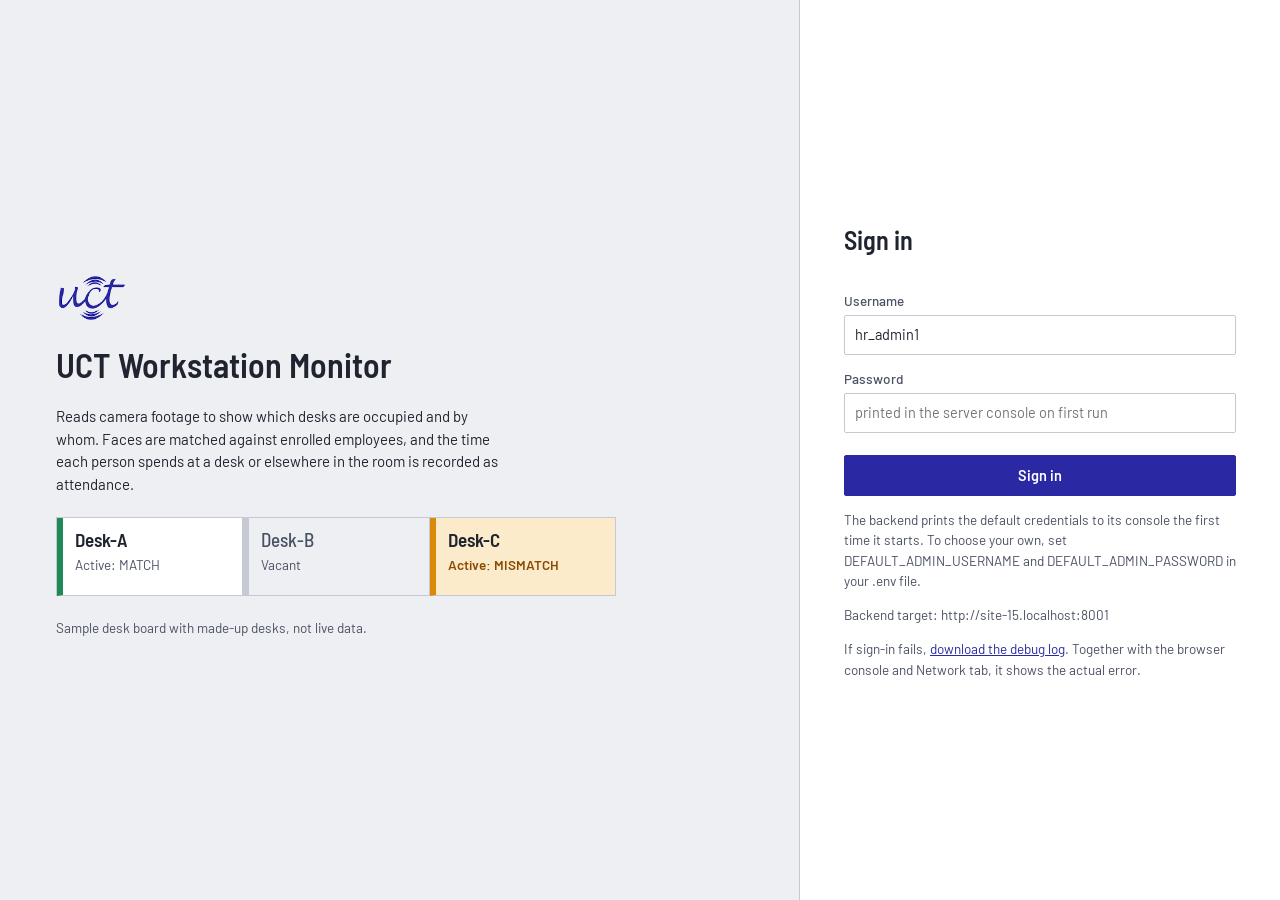
==== commit 51a151c5: "RTSP-camera employee enrollment (untested against a real camera; see Changes/CHANGELOG-rtsp-enrollme" ====
--- a/frontend/dashboard.html
+++ b/frontend/dashboard.html
@@ -146,6 +146,87 @@
     </div>
 
     <div class="card">
+      <h2>Enroll from a live RTSP camera</h2>
+      <p class="hint">Enter the employee's details, connect to an RTSP camera (or a server-side video file path, for testing) to see it live on this page, then capture each view at each distance directly from the feed instead of uploading photos. Uses the same distance set as "Enroll from a dataset zip" above, and the same "Train model" button below picks these captures up too.</p>
+
+      <div class="row">
+        <div><label for="rtspEmpId">Employee ID</label><input id="rtspEmpId" placeholder="EMP-1001"></div>
+        <div><label for="rtspEmpName">Name</label><input id="rtspEmpName" placeholder="Jane Doe"></div>
+        <div><label for="rtspEmpDept">Department</label><input id="rtspEmpDept" placeholder="e.g. Engineering"></div>
+      </div>
+
+      <div class="row">
+        <div><label for="rtspEnrollSource">RTSP URL (or server-side file path)</label><input id="rtspEnrollSource" placeholder="rtsp://user:pass@camera-host/stream"></div>
+      </div>
+      <button class="primary" id="rtspConnectBtn" onclick="connectRtspEnrollment()">Connect &amp; preview</button>
+      <button class="secondary" id="rtspDisconnectBtn" onclick="disconnectRtspEnrollment()" style="display:none">Disconnect</button>
+      <div id="rtspConnectMsg" aria-live="polite"></div>
+
+      <div style="display:flex;gap:20px;flex-wrap:wrap;margin-top:10px">
+        <!-- Left: stream + capture controls. Always visible, right below
+             the form -- not gated behind a successful connect, so a
+             failed/pending connection is obvious here instead of the page
+             looking like nothing happened. -->
+        <div style="flex:2;min-width:320px">
+          <img id="rtspPreviewImg" class="live-preview" alt="">
+          <div id="rtspPreviewMsg" class="hint">Not connected yet. Fill in the employee details and an RTSP URL above, then click "Connect &amp; preview".</div>
+
+          <div id="rtspEnrollPanel" style="display:none">
+            <div id="rtspDistancesWrap"></div>
+
+            <div class="row">
+              <div>
+                <label for="rtspDistance">Step 1 — Distance</label>
+                <select id="rtspDistance" onchange="_updateRtspInstruction()"></select>
+              </div>
+              <div>
+                <label for="rtspView">Step 2 — View / pose</label>
+                <select id="rtspView" onchange="_updateRtspInstruction()">
+                  <option value="front">front — look straight at the camera</option>
+                  <option value="left">left — turn to show the left side of the face</option>
+                  <option value="right">right — turn to show the right side of the face</option>
+                  <option value="top">top — tilt the chin down slightly</option>
+                </select>
+              </div>
+            </div>
+
+            <div class="notice" id="rtspCaptureInstruction">Choose a distance above to begin.</div>
+
+            <label style="display:flex;align-items:center;gap:6px;font-weight:normal;margin:8px 0">
+              <input type="checkbox" id="rtspForceNoFace"> Save this capture even if no face is detected in it
+            </label>
+
+            <button class="primary" onclick="startRtspCapture()">Capture this view &amp; distance</button>
+            <div id="rtspCaptureMsg" aria-live="polite"></div>
+
+            <!-- Every capture goes through this review step before it's
+                 saved: freezes the current frame, pre-fills the crop box
+                 from automatic detection when one was found (a default
+                 centered box otherwise), and lets the admin drag/resize it
+                 by hand -- so a bad auto-crop can be fixed, and a frame
+                 automatic detection can't handle at all can still be
+                 cropped manually, before anything is written to disk. -->
+            <div id="rtspCropEditor" style="display:none;margin-top:10px">
+              <p class="hint">Is this crop OK, or does it need adjusting? Drag inside the box to move it, or drag a corner to resize it, so it tightly frames the face. Then confirm.</p>
+              <canvas id="rtspCropCanvas" style="max-width:100%;border:1px solid var(--rule);cursor:crosshair;touch-action:none"></canvas>
+              <div style="margin-top:8px">
+                <button class="primary" onclick="confirmManualCropRtsp()">✓ Looks good — save</button>
+                <button class="secondary" onclick="cancelManualCropRtsp()">✕ Discard</button>
+              </div>
+            </div>
+          </div>
+        </div>
+
+        <!-- Right: distance-wise gallery of what's been captured so far
+             for the employee currently connected. -->
+        <div style="flex:1;min-width:220px">
+          <h3 style="margin-top:0">Captured photos</h3>
+          <div id="rtspCapturedGallery" class="hint">Nothing captured yet.</div>
+        </div>
+      </div>
+    </div>
+
+    <div class="card">
       <h2>Train model</h2>
       <p class="hint">Fits the distance-matching curve (near_k and near_sigma0) from every employee enrolled by zip who has two or more distances. Safe to run again, for example after enrolling more people.</p>
       <button class="primary" onclick="runCalibrationAll()">Train model</button>
@@ -396,15 +477,20 @@
 </main>
 </div>
 
-<script src="js/log.js"></script>
-<script src="js/api.js"></script>
-<script src="js/tabs/dashboard.js"></script>
-<script src="js/tabs/workstations.js"></script>
-<script src="js/tabs/employees.js"></script>
-<script src="js/tabs/detect.js"></script>
-<script src="js/tabs/livestream.js"></script>
-<script src="js/tabs/videoanalysis.js"></script>
-<script src="js/tabs/attendance.js"></script>
-<script src="js/dashboard.page.js"></script>
+<!-- ?v= busts browser caching of these files across edits -- without it,
+     a browser can end up running an old cached .js file alongside a
+     freshly-loaded dashboard.html, which throws confusing "Cannot set
+     properties of null" errors when the two reference different element
+     IDs. Bump this value whenever any of these files change. -->
+<script src="js/log.js?v=20260930d"></script>
+<script src="js/api.js?v=20260930d"></script>
+<script src="js/tabs/dashboard.js?v=20260930d"></script>
+<script src="js/tabs/workstations.js?v=20260930d"></script>
+<script src="js/tabs/employees.js?v=20260930d"></script>
+<script src="js/tabs/detect.js?v=20260930d"></script>
+<script src="js/tabs/livestream.js?v=20260930d"></script>
+<script src="js/tabs/videoanalysis.js?v=20260930d"></script>
+<script src="js/tabs/attendance.js?v=20260930d"></script>
+<script src="js/dashboard.page.js?v=20260930d"></script>
 </body>
 </html>
